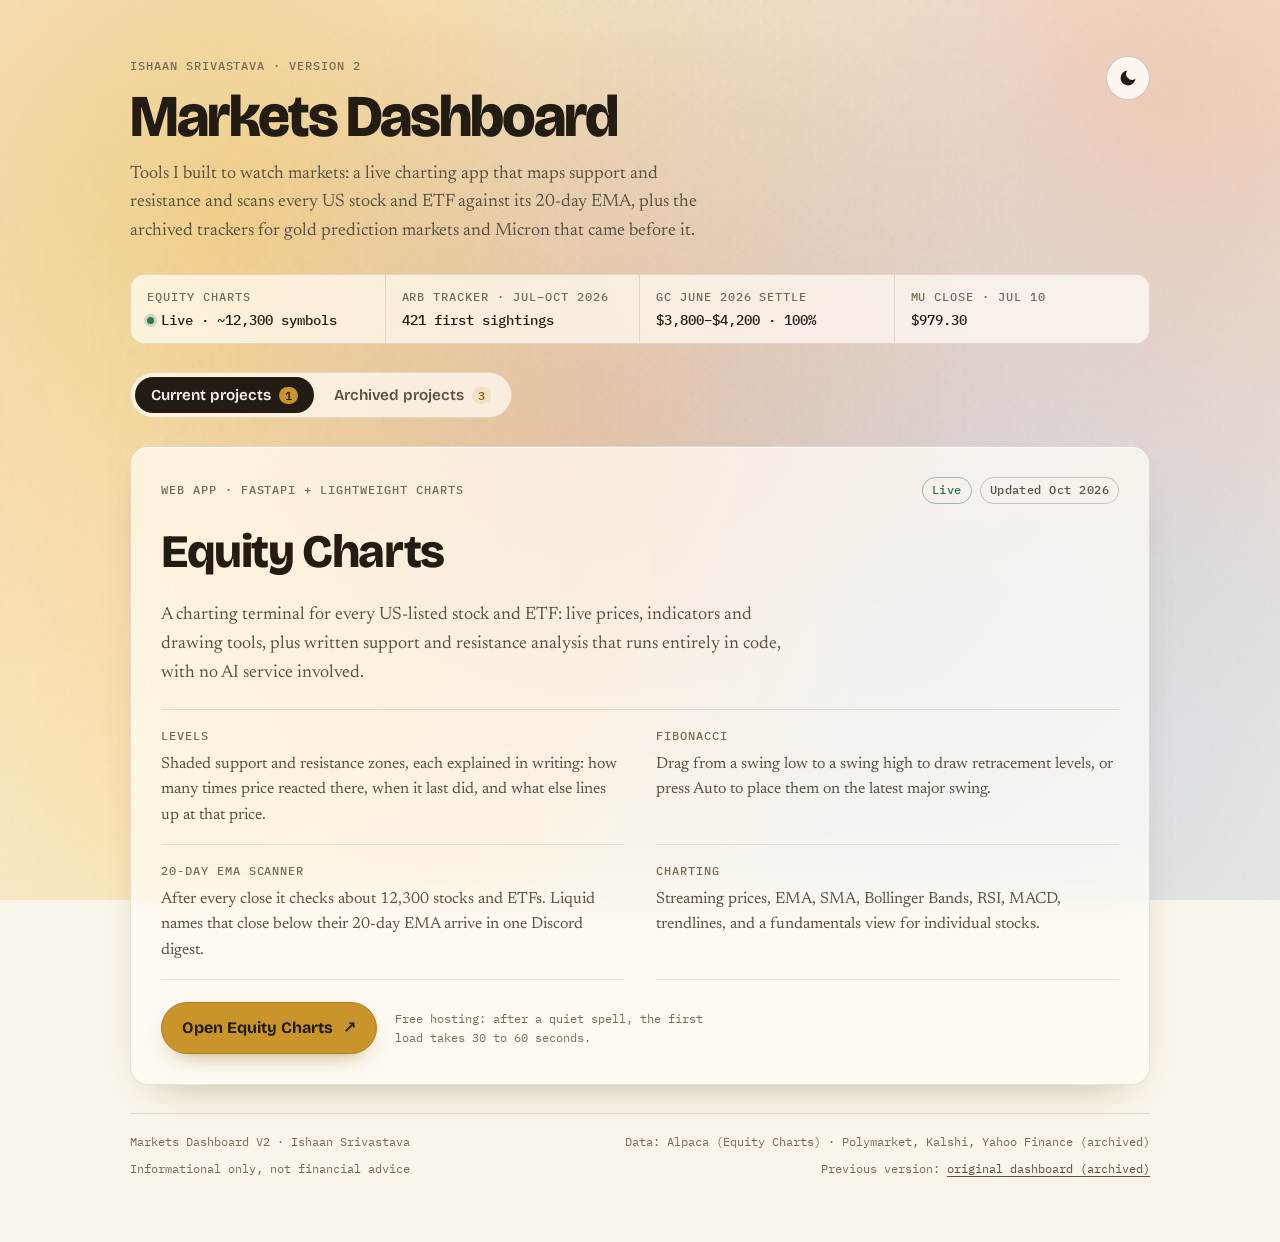
==== docs/index.html @ f31ea50a "Markets Dashboard V2: redesigned dashboard as a new project Light ivory-and-gold theme with a cursor" ====
<!DOCTYPE html>
<html lang="en">
<head>
  <meta charset="utf-8">
  <meta name="viewport" content="width=device-width, initial-scale=1, viewport-fit=cover">
  <meta name="color-scheme" content="light dark">
  <title>Markets Dashboard</title>
  <meta name="description" content="Ishaan Srivastava's market tools: the live Equity Charts app plus archived trackers for gold prediction markets and Micron.">
  <script>try{var t=localStorage.getItem("theme");if(t==="light"||t==="dark")document.documentElement.setAttribute("data-theme",t);}catch(e){}</script>
  <link rel="preconnect" href="https://fonts.googleapis.com">
  <link rel="preconnect" href="https://fonts.gstatic.com" crossorigin>
  <link rel="stylesheet" href="https://fonts.googleapis.com/css2?family=Bricolage+Grotesque:opsz,wght@12..96,500..800&amp;family=IBM+Plex+Mono:wght@400;500;600&amp;family=Newsreader:ital,opsz,wght@0,6..72,400..600;1,6..72,400&amp;display=swap">
  <link rel="stylesheet" href="assets/theme.css">
  <script src="https://cdn.plot.ly/plotly-4.1.1.min.js" charset="utf-8"></script>
</head>
<body>
  <canvas id="glow" aria-hidden="true"></canvas>
  <div class="shell">
    <header class="masthead">
      <div class="titles">
        <span class="eyebrow">Ishaan Srivastava &middot; Version 2</span>
        <h1>Markets Dashboard</h1>
        <p class="lede">Tools I built to watch markets: a live charting app that maps support and resistance and scans every US stock and ETF against its 20-day EMA, plus the archived trackers for gold prediction markets and Micron that came before it.</p>
      </div>
      <button id="theme-toggle" class="icon-button" type="button" aria-label="Dark mode" aria-pressed="false" title="Switch to dark mode">
          <svg class="icon-moon" viewBox="0 0 24 24" fill="none" aria-hidden="true"><path d="M21 12.79A9 9 0 1 1 11.21 3 7 7 0 0 0 21 12.79z" fill="currentColor"/></svg>
          <svg class="icon-sun" viewBox="0 0 24 24" fill="none" aria-hidden="true" hidden><circle cx="12" cy="12" r="4" fill="currentColor"/><path d="M12 2v2M12 20v2M4 12H2M22 12h-2M5 5l1.5 1.5M17.5 17.5L19 19M5 19l1.5-1.5M17.5 6.5L19 5" stroke="currentColor" stroke-width="2" stroke-linecap="round"/></svg>
        </button>
    </header>

    <section class="tape" aria-label="Key figures">
      <div><span class="label">Equity Charts</span><span class="value"><span class="dot" aria-hidden="true"></span>Live &middot; ~12,300 symbols</span></div>
      <div><span class="label">Arb tracker &middot; Jul–Oct 2026</span><span class="value">421 first sightings</span></div>
      <div><span class="label">GC June 2026 settle</span><span class="value">$3,800–$4,200 &middot; 100%</span></div>
      <div><span class="label">MU close &middot; Jul 10</span><span class="value">$979.30</span></div>
    </section>

    <div class="tabs" role="tablist" aria-label="Projects">
      <button class="tab" role="tab" id="tab-current" aria-controls="current" aria-selected="true" type="button">Current projects <span class="count">1</span></button>
      <button class="tab" role="tab" id="tab-archived" aria-controls="archived" aria-selected="false" tabindex="-1" type="button">Archived projects <span class="count">3</span></button>
    </div>

    <main>
      <section id="current" class="panel" role="tabpanel" aria-labelledby="tab-current">
        <article class="card feature" id="equity-charts">
          <div class="card-head">
            <span class="eyebrow">Web app &middot; FastAPI + Lightweight Charts</span>
            <div class="meta"><span class="pill live">Live</span><span class="pill">Updated Oct 2026</span></div>
          </div>
          <h2>Equity Charts</h2>
          <p class="lede">A charting terminal for every US-listed stock and ETF: live prices, indicators and drawing tools, plus written support and resistance analysis that runs entirely in code, with no AI service involved.</p>
          <div class="feature-grid">
            <div><span class="label">Levels</span><p>Shaded support and resistance zones, each explained in writing: how many times price reacted there, when it last did, and what else lines up at that price.</p></div>
            <div><span class="label">Fibonacci</span><p>Drag from a swing low to a swing high to draw retracement levels, or press Auto to place them on the latest major swing.</p></div>
            <div><span class="label">20-day EMA scanner</span><p>After every close it checks about 12,300 stocks and ETFs. Liquid names that close below their 20-day EMA arrive in one Discord digest.</p></div>
            <div><span class="label">Charting</span><p>Streaming prices, EMA, SMA, Bollinger Bands, RSI, MACD, trendlines, and a fundamentals view for individual stocks.</p></div>
          </div>
          <div class="actions">
            <a class="button" href="https://equity-charts.onrender.com" target="_blank" rel="noopener noreferrer">Open Equity Charts <span aria-hidden="true">&#8599;</span></a>
            <span class="note">Free hosting: after a quiet spell, the first load takes 30 to 60 seconds.</span>
          </div>
        </article>
      </section>

      <section id="archived" class="panel" role="tabpanel" aria-labelledby="tab-archived" hidden>
        <article class="card" id="arb">
          <div class="card-head">
            <h3>Gold Arbitrage Tracker</h3>
            <div class="meta"><span class="pill gold">V3.9</span><span class="pill">Jul–Oct 2026</span></div>
          </div>
          <p>Scanned every open gold-price market on Polymarket and Kalshi, normalized them into one schema, and flagged combinations of contracts that were logically mispriced against each other (net of fees), with an AI agent writing a daily brief on top. The page is its final snapshot and no longer updates.</p>
          <div class="stats">
            <div class="stat"><span class="value">90</span><span class="label">Contracts in final scan</span></div>
            <div class="stat"><span class="value">421</span><span class="label">First sightings logged</span></div>
            <div class="stat"><span class="value">2</span><span class="label">Platforms compared</span></div>
          </div>
          <div class="actions"><a class="button quiet" href="arb.html">Open the archived tracker <span aria-hidden="true">&rarr;</span></a></div>
        </article>

        <article class="card" id="gold">
          <div class="card-head">
            <h3>Gold (GC) June 2026 settlement odds</h3>
            <div class="meta"><span class="pill gold">V2</span><span class="pill">Dec 2025–Jul 2026</span></div>
          </div>
          <p>The purpose of this tracker was to find correlations in the movements of prediction market odds to the movements of the underlying asset, and send a summary of these daily changes to myself for evaluation.</p>
          <div class="chart-grid">
            <div class="chart" data-chart data-palette='["--series-1", "--series-2", "--series-3", "--series-4", "--series-5", "--series-6", "--series-7", "--series-8"]'><div style="height:400px; width:100%;">                            <div id="gold-chart" class="plotly-graph-div" style="height:100%; width:100%;"></div>            <script>                window.PLOTLYENV=window.PLOTLYENV || {};                                if (document.getElementById("gold-chart")) {                    Plotly.newPlot(                        "gold-chart",                        [{"connectgaps":false,"hovertemplate":"%{y:.1f}%","line":{"color":"#2a78d6","width":2},"mode":"lines","name":"Under $3,800","x":["2025-12-27","2025-12-28","2025-12-29","2025-12-30","2025-12-31","2026-01-01","2026-01-02","2026-01-03","2026-01-04","2026-01-05","2026-01-06","2026-01-07","2026-01-08","2026-01-09","2026-01-10","2026-01-11","2026-01-12","2026-01-13","2026-01-14","2026-01-15","2026-01-16","2026-01-17","2026-01-18","2026-01-19","2026-01-20","2026-01-21","2026-01-22","2026-01-23","2026-01-24","2026-01-25","2026-01-26","2026-01-27","2026-01-28","2026-01-29","2026-01-30","2026-01-31","2026-02-01","2026-02-02","2026-02-03","2026-02-04","2026-02-05","2026-02-06","2026-02-07","2026-02-08","2026-02-09","2026-02-10","2026-02-11","2026-02-12","2026-02-13","2026-02-14","2026-02-15","2026-02-16","2026-02-17","2026-02-18","2026-02-19","2026-02-20","2026-02-21","2026-02-22","2026-02-23","2026-02-24","2026-02-25","2026-02-26","2026-02-27","2026-02-28","2026-03-01","2026-03-02","2026-03-03","2026-03-04","2026-03-05","2026-03-06","2026-03-07","2026-03-08","2026-03-09","2026-03-10","2026-03-11","2026-03-12","2026-03-13","2026-03-14","2026-03-15","2026-03-16","2026-03-17","2026-03-18","2026-03-19","2026-03-20","2026-03-21","2026-03-22","2026-03-23","2026-03-24","2026-03-25","2026-03-26","2026-03-27","2026-03-28","2026-03-29","2026-03-30","2026-03-31","2026-04-01","2026-04-02","2026-04-03","2026-04-04","2026-04-05","2026-04-06","2026-04-07","2026-04-09","2026-04-10","2026-04-11","2026-04-12","2026-04-13","2026-04-15","2026-04-16","2026-04-17","2026-04-18","2026-04-19","2026-04-20","2026-04-21","2026-04-22","2026-04-23","2026-04-24","2026-04-25","2026-04-26","2026-04-27","2026-04-28","2026-04-29","2026-04-30","2026-05-01","2026-05-02","2026-05-03","2026-05-04","2026-05-05","2026-05-06","2026-05-07","2026-05-08","2026-05-09","2026-05-10","2026-05-11","2026-05-12","2026-05-13","2026-05-14","2026-05-15","2026-05-16","2026-05-17","2026-05-18","2026-05-19","2026-05-20","2026-05-21","2026-05-22","2026-05-23","2026-05-24","2026-05-25","2026-05-26","2026-05-27","2026-05-28","2026-05-29","2026-05-30","2026-05-31","2026-06-01","2026-06-02","2026-06-03","2026-06-04","2026-06-05","2026-06-06","2026-06-07","2026-06-08","2026-06-09","2026-06-10","2026-06-11","2026-06-12","2026-06-13","2026-06-14","2026-06-15","2026-06-16","2026-06-17","2026-06-18","2026-06-19","2026-06-20","2026-06-21","2026-06-22","2026-06-23","2026-06-24","2026-06-25","2026-06-26","2026-06-27","2026-06-28","2026-06-29","2026-06-30","2026-07-01","2026-07-02","2026-07-03","2026-07-04","2026-07-06","2026-07-12","2026-07-13"],"y":[49.0,42.0,47.0,46.5,41.5,42.5,26.0,8.0,9.5,9.5,11.5,10.5,9.0,9.5,8.5,8.5,8.5,8.0,10.0,9.0,11.0,11.0,10.5,9.5,8.5,7.5,7.000000000000001,4.0,1.8499999999999999,2.1999999999999997,2.35,5.7,6.65,3.95,4.45,13.600000000000001,13.25,15.45,13.600000000000001,9.55,9.2,13.200000000000001,13.700000000000001,15.35,11.5,11.0,10.4,6.550000000000001,6.800000000000001,6.3,6.5,null,7.6,null,null,7.1499999999999995,5.0,5.0,4.9,5.0,4.1000000000000005,3.5000000000000004,3.35,3.1,null,null,2.15,4.65,4.55,4.45,3.95,4.45,3.85,5.8500000000000005,6.6000000000000005,6.9,null,null,null,null,5.45,5.949999999999999,null,9.5,8.95,9.049999999999999,9.45,14.35,11.35,10.35,15.55,16.35,15.85,9.3,10.8,9.1,6.15,null,null,null,null,6.25,5.75,null,null,null,null,null,null,null,6.4,null,null,null,6.0,5.7,5.1499999999999995,4.15,4.75,4.3999999999999995,3.75,5.55,4.55,6.5,4.5,4.3999999999999995,3.9,3.3000000000000003,2.85,2.3,1.6,1.5,1.55,1.6500000000000001,1.3,1.5,1.3,1.0999999999999999,1.7000000000000002,1.7000000000000002,1.7000000000000002,1.6,1.7000000000000002,1.6500000000000001,1.7500000000000002,1.7500000000000002,1.7500000000000002,2.1,1.3,1.3,2.55,2.25,2.15,1.7500000000000002,1.7500000000000002,2.0,2.0,2.0,1.3,3.95,3.75,5.45,4.45,6.25,14.75,9.4,8.55,7.6499999999999995,2.3,1.5,1.15,1.2,1.55,2.8000000000000003,2.85,2.9499999999999997,3.05,1.8499999999999999,9.2,5.1,1.35,0.95,2.1,1.35,0.0,0.0,0.0,0.0,0.0,0.0,0.0],"type":"scatter"},{"connectgaps":false,"hovertemplate":"%{y:.1f}%","line":{"color":"#eb6834","width":2},"mode":"lines","name":"$3,800\u2013$4,200","x":["2025-12-27","2025-12-28","2025-12-29","2025-12-30","2025-12-31","2026-01-01","2026-01-02","2026-01-03","2026-01-04","2026-01-05","2026-01-06","2026-01-07","2026-01-08","2026-01-09","2026-01-10","2026-01-11","2026-01-12","2026-01-13","2026-01-14","2026-01-15","2026-01-16","2026-01-17","2026-01-18","2026-01-19","2026-01-20","2026-01-21","2026-01-22","2026-01-23","2026-01-24","2026-01-25","2026-01-26","2026-01-27","2026-01-28","2026-01-29","2026-01-30","2026-01-31","2026-02-01","2026-02-02","2026-02-03","2026-02-04","2026-02-05","2026-02-06","2026-02-07","2026-02-08","2026-02-09","2026-02-10","2026-02-11","2026-02-12","2026-02-13","2026-02-14","2026-02-15","2026-02-16","2026-02-17","2026-02-18","2026-02-19","2026-02-20","2026-02-21","2026-02-22","2026-02-23","2026-02-24","2026-02-25","2026-02-26","2026-02-27","2026-02-28","2026-03-01","2026-03-02","2026-03-03","2026-03-04","2026-03-05","2026-03-06","2026-03-07","2026-03-08","2026-03-09","2026-03-10","2026-03-11","2026-03-12","2026-03-13","2026-03-14","2026-03-15","2026-03-16","2026-03-17","2026-03-18","2026-03-19","2026-03-20","2026-03-21","2026-03-22","2026-03-23","2026-03-24","2026-03-25","2026-03-26","2026-03-27","2026-03-28","2026-03-29","2026-03-30","2026-03-31","2026-04-01","2026-04-02","2026-04-03","2026-04-04","2026-04-05","2026-04-06","2026-04-07","2026-04-09","2026-04-10","2026-04-11","2026-04-12","2026-04-13","2026-04-15","2026-04-16","2026-04-17","2026-04-18","2026-04-19","2026-04-20","2026-04-21","2026-04-22","2026-04-23","2026-04-24","2026-04-25","2026-04-26","2026-04-27","2026-04-28","2026-04-29","2026-04-30","2026-05-01","2026-05-02","2026-05-03","2026-05-04","2026-05-05","2026-05-06","2026-05-07","2026-05-08","2026-05-09","2026-05-10","2026-05-11","2026-05-12","2026-05-13","2026-05-14","2026-05-15","2026-05-16","2026-05-17","2026-05-18","2026-05-19","2026-05-20","2026-05-21","2026-05-22","2026-05-23","2026-05-24","2026-05-25","2026-05-26","2026-05-27","2026-05-28","2026-05-29","2026-05-30","2026-05-31","2026-06-01","2026-06-02","2026-06-03","2026-06-04","2026-06-05","2026-06-06","2026-06-07","2026-06-08","2026-06-09","2026-06-10","2026-06-11","2026-06-12","2026-06-13","2026-06-14","2026-06-15","2026-06-16","2026-06-17","2026-06-18","2026-06-19","2026-06-20","2026-06-21","2026-06-22","2026-06-23","2026-06-24","2026-06-25","2026-06-26","2026-06-27","2026-06-28","2026-06-29","2026-06-30","2026-07-01","2026-07-02","2026-07-03","2026-07-04","2026-07-06","2026-07-12","2026-07-13"],"y":[49.5,46.5,47.0,46.0,40.5,43.0,25.0,19.0,21.0,19.5,16.5,17.0,17.0,16.0,15.0,15.0,14.499999999999998,11.5,12.5,11.5,10.5,11.5,12.0,11.5,11.5,11.0,9.0,6.0,3.5000000000000004,4.2,3.65,7.5,4.45,3.45,5.2,8.6,9.9,8.450000000000001,9.049999999999999,7.449999999999999,8.95,9.15,8.75,8.55,8.649999999999999,7.95,7.8,7.000000000000001,7.9,7.1499999999999995,7.5,7.6499999999999995,7.6,6.65,6.4,6.45,6.05,5.8999999999999995,5.8999999999999995,5.8999999999999995,6.35,6.25,5.8500000000000005,5.65,4.6,4.65,4.6,6.1,6.2,5.8500000000000005,6.05,6.5,6.2,5.75,4.65,4.6,null,4.5,null,null,5.8999999999999995,5.55,null,14.7,14.85,12.65,14.549999999999999,13.700000000000001,12.0,13.5,15.75,15.950000000000001,15.65,15.950000000000001,15.9,14.75,13.0,13.0,15.0,null,null,13.100000000000001,13.350000000000001,null,null,null,13.05,12.25,null,12.35,null,11.3,11.05,8.95,11.899999999999999,11.5,11.85,11.899999999999999,11.95,11.55,12.65,13.25,15.9,12.2,12.65,12.8,12.45,14.899999999999999,15.049999999999999,11.95,8.799999999999999,8.3,8.25,8.649999999999999,8.75,9.1,8.9,7.8,15.25,14.45,14.099999999999998,14.2,18.45,15.4,14.95,14.85,14.899999999999999,14.85,14.95,13.4,17.95,17.65,16.05,13.05,12.950000000000001,13.950000000000001,13.0,14.399999999999999,14.799999999999999,24.0,25.0,26.400000000000002,29.15,33.300000000000004,48.55,32.95,42.8,46.35,36.55,28.749999999999996,26.3,37.5,46.9,51.24999999999999,53.65,52.7,52.05,70.95,74.75,78.8,88.85,92.2,95.35,95.95,100.0,100.0,100.0,100.0,100.0,100.0,100.0],"type":"scatter"},{"connectgaps":false,"hovertemplate":"%{y:.1f}%","line":{"color":"#1baf7a","width":2},"mode":"lines","name":"$4,200\u2013$4,600","x":["2025-12-27","2025-12-28","2025-12-29","2025-12-30","2025-12-31","2026-01-01","2026-01-02","2026-01-03","2026-01-04","2026-01-05","2026-01-06","2026-01-07","2026-01-08","2026-01-09","2026-01-10","2026-01-11","2026-01-12","2026-01-13","2026-01-14","2026-01-15","2026-01-16","2026-01-17","2026-01-18","2026-01-19","2026-01-20","2026-01-21","2026-01-22","2026-01-23","2026-01-24","2026-01-25","2026-01-26","2026-01-27","2026-01-28","2026-01-29","2026-01-30","2026-01-31","2026-02-01","2026-02-02","2026-02-03","2026-02-04","2026-02-05","2026-02-06","2026-02-07","2026-02-08","2026-02-09","2026-02-10","2026-02-11","2026-02-12","2026-02-13","2026-02-14","2026-02-15","2026-02-16","2026-02-17","2026-02-18","2026-02-19","2026-02-20","2026-02-21","2026-02-22","2026-02-23","2026-02-24","2026-02-25","2026-02-26","2026-02-27","2026-02-28","2026-03-01","2026-03-02","2026-03-03","2026-03-04","2026-03-05","2026-03-06","2026-03-07","2026-03-08","2026-03-09","2026-03-10","2026-03-11","2026-03-12","2026-03-13","2026-03-14","2026-03-15","2026-03-16","2026-03-17","2026-03-18","2026-03-19","2026-03-20","2026-03-21","2026-03-22","2026-03-23","2026-03-24","2026-03-25","2026-03-26","2026-03-27","2026-03-28","2026-03-29","2026-03-30","2026-03-31","2026-04-01","2026-04-02","2026-04-03","2026-04-04","2026-04-05","2026-04-06","2026-04-07","2026-04-09","2026-04-10","2026-04-11","2026-04-12","2026-04-13","2026-04-15","2026-04-16","2026-04-17","2026-04-18","2026-04-19","2026-04-20","2026-04-21","2026-04-22","2026-04-23","2026-04-24","2026-04-25","2026-04-26","2026-04-27","2026-04-28","2026-04-29","2026-04-30","2026-05-01","2026-05-02","2026-05-03","2026-05-04","2026-05-05","2026-05-06","2026-05-07","2026-05-08","2026-05-09","2026-05-10","2026-05-11","2026-05-12","2026-05-13","2026-05-14","2026-05-15","2026-05-16","2026-05-17","2026-05-18","2026-05-19","2026-05-20","2026-05-21","2026-05-22","2026-05-23","2026-05-24","2026-05-25","2026-05-26","2026-05-27","2026-05-28","2026-05-29","2026-05-30","2026-05-31","2026-06-01","2026-06-02","2026-06-03","2026-06-04","2026-06-05","2026-06-06","2026-06-07","2026-06-08","2026-06-09","2026-06-10","2026-06-11","2026-06-12","2026-06-13","2026-06-14","2026-06-15","2026-06-16","2026-06-17","2026-06-18","2026-06-19","2026-06-20","2026-06-21","2026-06-22","2026-06-23","2026-06-24","2026-06-25","2026-06-26","2026-06-27","2026-06-28","2026-06-29","2026-06-30","2026-07-01","2026-07-02","2026-07-03","2026-07-04","2026-07-06","2026-07-12","2026-07-13"],"y":[49.5,43.0,45.5,40.5,44.5,41.0,15.0,28.000000000000004,28.000000000000004,26.5,25.0,28.000000000000004,24.5,24.5,23.5,23.5,24.0,20.5,19.0,19.0,19.5,20.0,20.0,20.0,20.0,19.5,13.5,7.85,11.899999999999999,10.549999999999999,9.9,11.799999999999999,9.45,3.65,6.4,8.799999999999999,12.2,10.75,11.15,9.45,9.65,9.950000000000001,10.100000000000001,9.950000000000001,9.9,9.8,9.85,10.45,10.65,12.5,11.3,12.8,11.899999999999999,8.799999999999999,11.15,10.85,10.9,9.4,10.75,9.75,9.9,9.700000000000001,10.299999999999999,10.2,9.65,9.1,8.55,9.3,9.049999999999999,9.3,8.05,11.0,10.549999999999999,11.15,9.2,9.25,9.85,11.05,12.049999999999999,null,15.35,12.9,null,17.299999999999997,17.4,18.4,18.55,15.65,19.35,19.650000000000002,19.400000000000002,17.95,16.1,17.549999999999997,19.0,19.05,19.15,17.65,19.5,null,18.4,18.099999999999998,18.05,null,null,null,18.6,18.7,18.7,null,19.0,null,null,null,18.75,19.1,19.900000000000002,20.599999999999998,20.549999999999997,22.85,22.85,28.749999999999996,27.650000000000002,25.15,25.7,26.650000000000002,25.650000000000002,29.2,29.049999999999997,28.749999999999996,26.0,25.25,26.0,26.25,24.05,25.85,28.499999999999996,28.050000000000004,30.0,30.0,29.7,29.75,32.7,33.15,37.0,39.050000000000004,37.25,36.9,34.65,39.75,43.5,40.150000000000006,35.4,40.5,40.25,43.25,43.0,46.75,46.75,46.150000000000006,47.9,45.75,47.65,49.6,32.1,37.2,41.949999999999996,45.25,50.05,54.449999999999996,60.75000000000001,49.0,49.35,37.75,40.25,40.9,42.15,30.4,14.000000000000002,12.049999999999999,10.95,4.7,1.0,2.1,0.0,0.0,0.0,0.0,0.0,0.0,0.0],"type":"scatter"},{"connectgaps":false,"hovertemplate":"%{y:.1f}%","line":{"color":"#eda100","width":2},"mode":"lines","name":"$4,600\u2013$5,000","x":["2025-12-27","2025-12-28","2025-12-29","2025-12-30","2025-12-31","2026-01-01","2026-01-02","2026-01-03","2026-01-04","2026-01-05","2026-01-06","2026-01-07","2026-01-08","2026-01-09","2026-01-10","2026-01-11","2026-01-12","2026-01-13","2026-01-14","2026-01-15","2026-01-16","2026-01-17","2026-01-18","2026-01-19","2026-01-20","2026-01-21","2026-01-22","2026-01-23","2026-01-24","2026-01-25","2026-01-26","2026-01-27","2026-01-28","2026-01-29","2026-01-30","2026-01-31","2026-02-01","2026-02-02","2026-02-03","2026-02-04","2026-02-05","2026-02-06","2026-02-07","2026-02-08","2026-02-09","2026-02-10","2026-02-11","2026-02-12","2026-02-13","2026-02-14","2026-02-15","2026-02-16","2026-02-17","2026-02-18","2026-02-19","2026-02-20","2026-02-21","2026-02-22","2026-02-23","2026-02-24","2026-02-25","2026-02-26","2026-02-27","2026-02-28","2026-03-01","2026-03-02","2026-03-03","2026-03-04","2026-03-05","2026-03-06","2026-03-07","2026-03-08","2026-03-09","2026-03-10","2026-03-11","2026-03-12","2026-03-13","2026-03-14","2026-03-15","2026-03-16","2026-03-17","2026-03-18","2026-03-19","2026-03-20","2026-03-21","2026-03-22","2026-03-23","2026-03-24","2026-03-25","2026-03-26","2026-03-27","2026-03-28","2026-03-29","2026-03-30","2026-03-31","2026-04-01","2026-04-02","2026-04-03","2026-04-04","2026-04-05","2026-04-06","2026-04-07","2026-04-09","2026-04-10","2026-04-11","2026-04-12","2026-04-13","2026-04-15","2026-04-16","2026-04-17","2026-04-18","2026-04-19","2026-04-20","2026-04-21","2026-04-22","2026-04-23","2026-04-24","2026-04-25","2026-04-26","2026-04-27","2026-04-28","2026-04-29","2026-04-30","2026-05-01","2026-05-02","2026-05-03","2026-05-04","2026-05-05","2026-05-06","2026-05-07","2026-05-08","2026-05-09","2026-05-10","2026-05-11","2026-05-12","2026-05-13","2026-05-14","2026-05-15","2026-05-16","2026-05-17","2026-05-18","2026-05-19","2026-05-20","2026-05-21","2026-05-22","2026-05-23","2026-05-24","2026-05-25","2026-05-26","2026-05-27","2026-05-28","2026-05-29","2026-05-30","2026-05-31","2026-06-01","2026-06-02","2026-06-03","2026-06-04","2026-06-05","2026-06-06","2026-06-07","2026-06-08","2026-06-09","2026-06-10","2026-06-11","2026-06-12","2026-06-13","2026-06-14","2026-06-15","2026-06-16","2026-06-17","2026-06-18","2026-06-19","2026-06-20","2026-06-21","2026-06-22","2026-06-23","2026-06-24","2026-06-25","2026-06-26","2026-06-27","2026-06-28","2026-06-29","2026-06-30","2026-07-01","2026-07-02","2026-07-03","2026-07-04","2026-07-06","2026-07-12","2026-07-13"],"y":[49.5,41.5,48.5,45.0,47.0,42.5,16.0,20.0,20.0,20.5,24.0,21.5,22.0,22.5,27.0,27.500000000000004,28.000000000000004,28.499999999999996,29.5,22.0,23.0,23.0,23.5,24.5,25.5,26.0,25.5,25.5,25.5,17.0,11.5,13.5,12.5,6.5,12.0,10.0,11.0,14.499999999999998,12.5,13.5,13.0,13.5,12.0,11.5,11.5,12.0,12.0,12.0,14.499999999999998,14.499999999999998,15.0,15.5,15.0,17.0,16.0,16.0,16.0,16.0,15.5,17.0,16.0,16.0,15.5,16.0,null,14.000000000000002,13.5,15.5,15.5,15.5,16.5,15.5,16.5,10.5,12.5,13.0,null,15.5,null,null,17.0,17.0,null,18.5,18.5,19.5,19.0,16.0,16.5,17.0,16.0,17.0,16.5,null,null,null,null,null,null,null,null,null,19.0,null,null,null,null,null,null,null,17.0,null,null,null,20.0,20.0,20.5,25.0,25.5,26.5,25.0,26.5,27.0,27.500000000000004,27.500000000000004,28.499999999999996,28.499999999999996,35.5,28.000000000000004,31.0,31.0,31.5,31.5,31.5,32.5,30.5,33.0,33.0,28.999999999999996,29.5,31.5,31.0,27.0,28.499999999999996,29.5,28.999999999999996,28.499999999999996,32.0,34.5,30.0,26.0,31.5,33.0,34.5,33.5,30.0,28.999999999999996,26.5,26.5,14.000000000000002,12.0,12.5,16.0,12.0,7.5,11.0,9.0,6.4,5.35,14.05,12.6,7.6,6.05,2.6,0.8999999999999999,0.8999999999999999,0.8,0.44999999999999996,0.5499999999999999,0.4,0.15,0.05,0.05,0.05,0.0,0.0,0.0,0.0,0.0,0.0,0.0],"type":"scatter"},{"connectgaps":false,"hovertemplate":"%{y:.1f}%","line":{"color":"#e87ba4","width":2},"mode":"lines","name":"$5,000\u2013$5,400","x":["2025-12-27","2025-12-28","2025-12-29","2025-12-30","2025-12-31","2026-01-01","2026-01-02","2026-01-03","2026-01-04","2026-01-05","2026-01-06","2026-01-07","2026-01-08","2026-01-09","2026-01-10","2026-01-11","2026-01-12","2026-01-13","2026-01-14","2026-01-15","2026-01-16","2026-01-17","2026-01-18","2026-01-19","2026-01-20","2026-01-21","2026-01-22","2026-01-23","2026-01-24","2026-01-25","2026-01-26","2026-01-27","2026-01-28","2026-01-29","2026-01-30","2026-01-31","2026-02-01","2026-02-02","2026-02-03","2026-02-04","2026-02-05","2026-02-06","2026-02-07","2026-02-08","2026-02-09","2026-02-10","2026-02-11","2026-02-12","2026-02-13","2026-02-14","2026-02-15","2026-02-16","2026-02-17","2026-02-18","2026-02-19","2026-02-20","2026-02-21","2026-02-22","2026-02-23","2026-02-24","2026-02-25","2026-02-26","2026-02-27","2026-02-28","2026-03-01","2026-03-02","2026-03-03","2026-03-04","2026-03-05","2026-03-06","2026-03-07","2026-03-08","2026-03-09","2026-03-10","2026-03-11","2026-03-12","2026-03-13","2026-03-14","2026-03-15","2026-03-16","2026-03-17","2026-03-18","2026-03-19","2026-03-20","2026-03-21","2026-03-22","2026-03-23","2026-03-24","2026-03-25","2026-03-26","2026-03-27","2026-03-28","2026-03-29","2026-03-30","2026-03-31","2026-04-01","2026-04-02","2026-04-03","2026-04-04","2026-04-05","2026-04-06","2026-04-07","2026-04-09","2026-04-10","2026-04-11","2026-04-12","2026-04-13","2026-04-15","2026-04-16","2026-04-17","2026-04-18","2026-04-19","2026-04-20","2026-04-21","2026-04-22","2026-04-23","2026-04-24","2026-04-25","2026-04-26","2026-04-27","2026-04-28","2026-04-29","2026-04-30","2026-05-01","2026-05-02","2026-05-03","2026-05-04","2026-05-05","2026-05-06","2026-05-07","2026-05-08","2026-05-09","2026-05-10","2026-05-11","2026-05-12","2026-05-13","2026-05-14","2026-05-15","2026-05-16","2026-05-17","2026-05-18","2026-05-19","2026-05-20","2026-05-21","2026-05-22","2026-05-23","2026-05-24","2026-05-25","2026-05-26","2026-05-27","2026-05-28","2026-05-29","2026-05-30","2026-05-31","2026-06-01","2026-06-02","2026-06-03","2026-06-04","2026-06-05","2026-06-06","2026-06-07","2026-06-08","2026-06-09","2026-06-10","2026-06-11","2026-06-12","2026-06-13","2026-06-14","2026-06-15","2026-06-16","2026-06-17","2026-06-18","2026-06-19","2026-06-20","2026-06-21","2026-06-22","2026-06-23","2026-06-24","2026-06-25","2026-06-26","2026-06-27","2026-06-28","2026-06-29","2026-06-30","2026-07-01","2026-07-02","2026-07-03","2026-07-04","2026-07-06","2026-07-12","2026-07-13"],"y":[49.5,41.5,46.0,46.5,42.0,44.0,21.5,9.5,11.0,17.5,14.000000000000002,13.5,15.5,15.5,15.0,15.5,14.499999999999998,16.0,16.0,16.5,19.5,17.5,17.0,18.0,18.5,18.0,19.0,22.5,20.5,21.0,21.5,17.0,16.5,8.5,11.5,11.200000000000001,11.75,13.0,13.65,16.1,16.75,16.55,16.1,16.75,17.4,17.299999999999997,null,17.8,18.55,18.2,19.0,null,19.650000000000002,null,null,null,21.0,21.2,21.25,15.15,15.7,19.35,18.8,19.25,null,null,null,null,16.950000000000003,17.349999999999998,17.65,17.25,17.5,17.45,17.65,null,null,18.75,18.0,null,16.400000000000002,16.400000000000002,17.8,14.85,14.649999999999999,14.399999999999999,14.399999999999999,13.900000000000002,13.25,13.700000000000001,12.7,13.15,null,null,null,null,null,null,null,15.049999999999999,null,null,15.0,null,null,15.8,null,null,null,null,17.05,null,null,null,18.45,17.9,18.099999999999998,17.95,17.549999999999997,17.5,17.299999999999997,9.55,15.049999999999999,14.85,15.15,15.45,15.5,12.7,15.35,15.8,16.7,17.0,17.75,17.75,18.099999999999998,18.2,16.7,16.7,13.8,10.9,11.4,11.700000000000001,11.600000000000001,10.95,9.4,9.15,8.9,9.9,9.55,9.6,5.4,3.55,7.3999999999999995,6.9,7.199999999999999,7.55,6.0,3.1,4.3999999999999995,3.35,3.85,3.5000000000000004,1.5,1.15,0.7000000000000001,0.8999999999999999,0.8500000000000001,0.5499999999999999,0.5499999999999999,0.5499999999999999,1.0,0.35000000000000003,0.35000000000000003,0.6,0.5499999999999999,0.5499999999999999,0.4,0.4,0.25,0.25,0.05,0.05,0.05,0.05,0.0,0.0,0.0,0.0,0.0,0.0,0.0],"type":"scatter"},{"connectgaps":false,"hovertemplate":"%{y:.1f}%","line":{"color":"#008300","width":2},"mode":"lines","name":"$5,400\u2013$5,800","x":["2025-12-27","2025-12-28","2025-12-29","2025-12-30","2025-12-31","2026-01-01","2026-01-02","2026-01-03","2026-01-04","2026-01-05","2026-01-06","2026-01-07","2026-01-08","2026-01-09","2026-01-10","2026-01-11","2026-01-12","2026-01-13","2026-01-14","2026-01-15","2026-01-16","2026-01-17","2026-01-18","2026-01-19","2026-01-20","2026-01-21","2026-01-22","2026-01-23","2026-01-24","2026-01-25","2026-01-26","2026-01-27","2026-01-28","2026-01-29","2026-01-30","2026-01-31","2026-02-01","2026-02-02","2026-02-03","2026-02-04","2026-02-05","2026-02-06","2026-02-07","2026-02-08","2026-02-09","2026-02-10","2026-02-11","2026-02-12","2026-02-13","2026-02-14","2026-02-15","2026-02-16","2026-02-17","2026-02-18","2026-02-19","2026-02-20","2026-02-21","2026-02-22","2026-02-23","2026-02-24","2026-02-25","2026-02-26","2026-02-27","2026-02-28","2026-03-01","2026-03-02","2026-03-03","2026-03-04","2026-03-05","2026-03-06","2026-03-07","2026-03-08","2026-03-09","2026-03-10","2026-03-11","2026-03-12","2026-03-13","2026-03-14","2026-03-15","2026-03-16","2026-03-17","2026-03-18","2026-03-19","2026-03-20","2026-03-21","2026-03-22","2026-03-23","2026-03-24","2026-03-25","2026-03-26","2026-03-27","2026-03-28","2026-03-29","2026-03-30","2026-03-31","2026-04-01","2026-04-02","2026-04-03","2026-04-04","2026-04-05","2026-04-06","2026-04-07","2026-04-09","2026-04-10","2026-04-11","2026-04-12","2026-04-13","2026-04-15","2026-04-16","2026-04-17","2026-04-18","2026-04-19","2026-04-20","2026-04-21","2026-04-22","2026-04-23","2026-04-24","2026-04-25","2026-04-26","2026-04-27","2026-04-28","2026-04-29","2026-04-30","2026-05-01","2026-05-02","2026-05-03","2026-05-04","2026-05-05","2026-05-06","2026-05-07","2026-05-08","2026-05-09","2026-05-10","2026-05-11","2026-05-12","2026-05-13","2026-05-14","2026-05-15","2026-05-16","2026-05-17","2026-05-18","2026-05-19","2026-05-20","2026-05-21","2026-05-22","2026-05-23","2026-05-24","2026-05-25","2026-05-26","2026-05-27","2026-05-28","2026-05-29","2026-05-30","2026-05-31","2026-06-01","2026-06-02","2026-06-03","2026-06-04","2026-06-05","2026-06-06","2026-06-07","2026-06-08","2026-06-09","2026-06-10","2026-06-11","2026-06-12","2026-06-13","2026-06-14","2026-06-15","2026-06-16","2026-06-17","2026-06-18","2026-06-19","2026-06-20","2026-06-21","2026-06-22","2026-06-23","2026-06-24","2026-06-25","2026-06-26","2026-06-27","2026-06-28","2026-06-29","2026-06-30","2026-07-01","2026-07-02","2026-07-03","2026-07-04","2026-07-06","2026-07-12","2026-07-13"],"y":[49.0,44.0,45.0,42.5,41.0,38.5,11.0,8.5,7.000000000000001,8.0,6.5,9.0,8.5,7.5,7.000000000000001,6.0,6.5,9.0,8.5,9.0,8.5,8.0,8.5,8.5,8.5,9.0,11.5,15.0,13.5,14.499999999999998,12.0,14.499999999999998,14.499999999999998,16.0,9.5,10.0,10.0,11.0,11.5,13.0,12.5,12.0,13.0,13.0,13.5,12.0,11.5,14.000000000000002,14.499999999999998,16.0,16.5,16.5,16.5,14.499999999999998,14.499999999999998,15.0,15.5,16.5,16.0,16.5,18.0,18.0,18.0,18.0,16.0,17.5,18.0,18.0,17.5,17.0,15.0,14.499999999999998,16.5,16.5,18.0,18.0,14.499999999999998,14.499999999999998,14.499999999999998,null,14.000000000000002,14.000000000000002,14.499999999999998,10.5,10.5,10.0,9.5,11.0,8.0,9.0,8.0,10.0,10.5,11.0,10.0,11.0,11.5,11.0,11.5,null,11.5,11.5,12.0,11.5,11.5,null,11.5,12.0,11.5,null,13.0,null,null,null,12.5,11.5,12.0,11.0,10.5,10.5,10.5,9.5,9.5,9.5,9.5,7.5,7.5,7.000000000000001,6.5,6.0,6.0,8.5,8.5,8.5,8.5,9.0,9.5,9.0,8.5,8.0,7.5,7.5,7.5,4.5,4.5,4.0,3.75,3.45,3.4000000000000004,2.45,2.85,2.5,2.3,2.9499999999999997,2.85,1.7500000000000002,1.6,1.6,1.6,1.15,1.35,0.7000000000000001,0.7000000000000001,0.7000000000000001,0.7000000000000001,0.75,0.7000000000000001,0.5,0.5,0.44999999999999996,0.7000000000000001,0.7000000000000001,0.7000000000000001,0.7000000000000001,0.6,0.6,0.5499999999999999,0.6,0.4,0.25,0.05,0.05,0.05,0.05,0.0,0.0,0.0,0.0,0.0,0.0,0.0],"type":"scatter"},{"connectgaps":false,"hovertemplate":"%{y:.1f}%","line":{"color":"#4a3aa7","width":2},"mode":"lines","name":"$5,800\u2013$6,200","x":["2025-12-27","2025-12-28","2025-12-29","2025-12-30","2025-12-31","2026-01-01","2026-01-02","2026-01-03","2026-01-04","2026-01-05","2026-01-06","2026-01-07","2026-01-08","2026-01-09","2026-01-10","2026-01-11","2026-01-12","2026-01-13","2026-01-14","2026-01-15","2026-01-16","2026-01-17","2026-01-18","2026-01-19","2026-01-20","2026-01-21","2026-01-22","2026-01-23","2026-01-24","2026-01-25","2026-01-26","2026-01-27","2026-01-28","2026-01-29","2026-01-30","2026-01-31","2026-02-01","2026-02-02","2026-02-03","2026-02-04","2026-02-05","2026-02-06","2026-02-07","2026-02-08","2026-02-09","2026-02-10","2026-02-11","2026-02-12","2026-02-13","2026-02-14","2026-02-15","2026-02-16","2026-02-17","2026-02-18","2026-02-19","2026-02-20","2026-02-21","2026-02-22","2026-02-23","2026-02-24","2026-02-25","2026-02-26","2026-02-27","2026-02-28","2026-03-01","2026-03-02","2026-03-03","2026-03-04","2026-03-05","2026-03-06","2026-03-07","2026-03-08","2026-03-09","2026-03-10","2026-03-11","2026-03-12","2026-03-13","2026-03-14","2026-03-15","2026-03-16","2026-03-17","2026-03-18","2026-03-19","2026-03-20","2026-03-21","2026-03-22","2026-03-23","2026-03-24","2026-03-25","2026-03-26","2026-03-27","2026-03-28","2026-03-29","2026-03-30","2026-03-31","2026-04-01","2026-04-02","2026-04-03","2026-04-04","2026-04-05","2026-04-06","2026-04-07","2026-04-09","2026-04-10","2026-04-11","2026-04-12","2026-04-13","2026-04-15","2026-04-16","2026-04-17","2026-04-18","2026-04-19","2026-04-20","2026-04-21","2026-04-22","2026-04-23","2026-04-24","2026-04-25","2026-04-26","2026-04-27","2026-04-28","2026-04-29","2026-04-30","2026-05-01","2026-05-02","2026-05-03","2026-05-04","2026-05-05","2026-05-06","2026-05-07","2026-05-08","2026-05-09","2026-05-10","2026-05-11","2026-05-12","2026-05-13","2026-05-14","2026-05-15","2026-05-16","2026-05-17","2026-05-18","2026-05-19","2026-05-20","2026-05-21","2026-05-22","2026-05-23","2026-05-24","2026-05-25","2026-05-26","2026-05-27","2026-05-28","2026-05-29","2026-05-30","2026-05-31","2026-06-01","2026-06-02","2026-06-03","2026-06-04","2026-06-05","2026-06-06","2026-06-07","2026-06-08","2026-06-09","2026-06-10","2026-06-11","2026-06-12","2026-06-13","2026-06-14","2026-06-15","2026-06-16","2026-06-17","2026-06-18","2026-06-19","2026-06-20","2026-06-21","2026-06-22","2026-06-23","2026-06-24","2026-06-25","2026-06-26","2026-06-27","2026-06-28","2026-06-29","2026-06-30","2026-07-01","2026-07-02","2026-07-03","2026-07-04","2026-07-06","2026-07-12","2026-07-13"],"y":[49.0,41.5,45.5,41.5,47.5,41.5,8.5,5.0,5.0,5.0,5.0,5.0,7.000000000000001,6.0,5.0,4.15,3.45,3.05,3.8,6.8500000000000005,5.949999999999999,5.75,5.7,5.949999999999999,5.949999999999999,5.8500000000000005,8.3,7.75,8.85,8.649999999999999,10.7,10.65,10.5,12.2,9.25,10.15,10.0,10.7,8.5,10.15,10.65,9.6,9.9,9.55,10.0,10.6,10.75,11.05,11.0,10.7,9.1,9.9,9.55,7.85,7.6,7.5,10.8,11.05,11.15,11.1,11.3,11.200000000000001,11.799999999999999,12.25,12.9,10.45,11.600000000000001,11.600000000000001,13.25,13.5,14.799999999999999,15.2,12.9,12.6,13.900000000000002,14.05,null,12.950000000000001,null,null,11.4,12.5,null,9.0,9.049999999999999,9.3,9.2,9.15,9.0,6.8500000000000005,5.800000000000001,6.3,6.7,null,null,null,null,null,null,6.65,null,null,8.0,null,null,null,null,null,null,null,null,null,null,null,6.65,7.1,6.5,6.1,6.1,6.1,6.8500000000000005,5.5,5.35,3.6999999999999997,3.75,3.8,4.95,3.95,3.4000000000000004,3.15,2.5,2.15,2.15,2.15,2.1,2.0500000000000003,2.15,2.1,2.0,1.9,1.9,1.9,1.8499999999999999,1.7500000000000002,1.7500000000000002,1.7000000000000002,1.6,1.6,0.95,0.95,1.35,1.55,1.6500000000000001,1.6,1.3,1.35,1.3,1.3,1.25,0.7000000000000001,0.7000000000000001,0.8999999999999999,0.4,0.5,0.25,0.25,0.2,0.25,0.25,0.2,0.3,0.3,0.3,0.25,0.2,0.2,0.15,0.15,0.15,0.15,0.15,0.05,0.05,0.05,0.0,0.0,0.0,0.0,0.0,0.0,0.0],"type":"scatter"},{"connectgaps":false,"hovertemplate":"%{y:.1f}%","line":{"color":"#e34948","width":2},"mode":"lines","name":"Over $6,200","x":["2025-12-27","2025-12-28","2025-12-29","2025-12-30","2025-12-31","2026-01-01","2026-01-02","2026-01-03","2026-01-04","2026-01-05","2026-01-06","2026-01-07","2026-01-08","2026-01-09","2026-01-10","2026-01-11","2026-01-12","2026-01-13","2026-01-14","2026-01-15","2026-01-16","2026-01-17","2026-01-18","2026-01-19","2026-01-20","2026-01-21","2026-01-22","2026-01-23","2026-01-24","2026-01-25","2026-01-26","2026-01-27","2026-01-28","2026-01-29","2026-01-30","2026-01-31","2026-02-01","2026-02-02","2026-02-03","2026-02-04","2026-02-05","2026-02-06","2026-02-07","2026-02-08","2026-02-09","2026-02-10","2026-02-11","2026-02-12","2026-02-13","2026-02-14","2026-02-15","2026-02-16","2026-02-17","2026-02-18","2026-02-19","2026-02-20","2026-02-21","2026-02-22","2026-02-23","2026-02-24","2026-02-25","2026-02-26","2026-02-27","2026-02-28","2026-03-01","2026-03-02","2026-03-03","2026-03-04","2026-03-05","2026-03-06","2026-03-07","2026-03-08","2026-03-09","2026-03-10","2026-03-11","2026-03-12","2026-03-13","2026-03-14","2026-03-15","2026-03-16","2026-03-17","2026-03-18","2026-03-19","2026-03-20","2026-03-21","2026-03-22","2026-03-23","2026-03-24","2026-03-25","2026-03-26","2026-03-27","2026-03-28","2026-03-29","2026-03-30","2026-03-31","2026-04-01","2026-04-02","2026-04-03","2026-04-04","2026-04-05","2026-04-06","2026-04-07","2026-04-09","2026-04-10","2026-04-11","2026-04-12","2026-04-13","2026-04-15","2026-04-16","2026-04-17","2026-04-18","2026-04-19","2026-04-20","2026-04-21","2026-04-22","2026-04-23","2026-04-24","2026-04-25","2026-04-26","2026-04-27","2026-04-28","2026-04-29","2026-04-30","2026-05-01","2026-05-02","2026-05-03","2026-05-04","2026-05-05","2026-05-06","2026-05-07","2026-05-08","2026-05-09","2026-05-10","2026-05-11","2026-05-12","2026-05-13","2026-05-14","2026-05-15","2026-05-16","2026-05-17","2026-05-18","2026-05-19","2026-05-20","2026-05-21","2026-05-22","2026-05-23","2026-05-24","2026-05-25","2026-05-26","2026-05-27","2026-05-28","2026-05-29","2026-05-30","2026-05-31","2026-06-01","2026-06-02","2026-06-03","2026-06-04","2026-06-05","2026-06-06","2026-06-07","2026-06-08","2026-06-09","2026-06-10","2026-06-11","2026-06-12","2026-06-13","2026-06-14","2026-06-15","2026-06-16","2026-06-17","2026-06-18","2026-06-19","2026-06-20","2026-06-21","2026-06-22","2026-06-23","2026-06-24","2026-06-25","2026-06-26","2026-06-27","2026-06-28","2026-06-29","2026-06-30","2026-07-01","2026-07-02","2026-07-03","2026-07-04","2026-07-06","2026-07-12","2026-07-13"],"y":[49.0,42.5,47.0,43.0,47.0,34.0,10.5,5.0,3.35,3.5000000000000004,3.5000000000000004,3.95,3.6999999999999997,2.4,3.95,4.05,4.3999999999999995,4.45,4.8,10.9,9.2,6.550000000000001,7.199999999999999,7.1499999999999995,7.3999999999999995,8.1,9.5,16.900000000000002,16.85,18.95,31.15,21.099999999999998,25.95,41.75,40.550000000000004,23.25,14.399999999999999,14.799999999999999,21.95,24.45,22.55,21.25,19.950000000000003,19.25,16.45,18.25,18.65,21.65,18.65,18.0,17.4,null,15.0,null,null,13.200000000000001,13.950000000000001,14.6,15.15,16.650000000000002,16.05,12.45,13.5,15.8,null,null,26.75,15.75,17.65,15.8,17.599999999999998,17.25,18.05,15.950000000000001,15.75,15.75,null,13.55,12.9,12.8,11.600000000000001,12.7,9.35,6.550000000000001,6.550000000000001,8.15,7.5,6.550000000000001,6.4,7.55,6.65,7.6499999999999995,7.7,null,null,null,null,null,null,null,null,null,6.4,null,null,null,null,null,null,null,5.0,null,null,null,3.9,3.8,3.95,3.95,4.0,3.75,3.9,3.5999999999999996,3.5000000000000004,3.5000000000000004,3.35,3.05,3.25,2.1999999999999997,1.95,2.4,2.25,2.25,2.55,2.35,2.35,2.35,2.35,2.35,2.1999999999999997,2.1999999999999997,2.0,1.95,2.0,2.0,1.7500000000000002,1.8499999999999999,1.5,1.55,1.6,1.55,1.55,1.15,1.6500000000000001,1.6500000000000001,1.6500000000000001,1.4000000000000001,1.0999999999999999,1.05,1.0,1.05,0.7000000000000001,0.65,0.6,0.65,0.5499999999999999,0.65,0.65,0.44999999999999996,0.4,0.44999999999999996,0.4,0.4,0.44999999999999996,0.44999999999999996,0.4,0.4,0.4,0.4,0.25,0.2,0.05,0.05,0.05,0.05,0.0,0.0,0.0,0.0,0.0,0.0,0.0],"type":"scatter"}],                        {"template":{"data":{"scatter":[{"type":"scatter"}]}},"margin":{"l":50,"r":12,"t":12,"b":36},"font":{"family":"\"IBM Plex Mono\", ui-monospace, \"SF Mono\", Menlo, monospace","size":11,"color":"#5b5142"},"hoverlabel":{"font":{"family":"\"IBM Plex Mono\", ui-monospace, \"SF Mono\", Menlo, monospace","size":12}},"legend":{"font":{"size":11},"orientation":"h","x":0,"xanchor":"left","y":1.02,"yanchor":"bottom","bgcolor":"rgba(0,0,0,0)","itemwidth":30},"xaxis":{"showgrid":false,"showline":true,"linewidth":1,"ticks":"","showspikes":true,"spikemode":"across","spikethickness":1,"spikedash":"solid","tickformat":"%b %Y"},"yaxis":{"showgrid":true,"gridwidth":1,"zeroline":false,"showline":false,"ticks":"","range":[0,100],"ticksuffix":"%","dtick":25},"height":400,"paper_bgcolor":"rgba(0,0,0,0)","plot_bgcolor":"rgba(0,0,0,0)","hovermode":"x unified"},                        {"displayModeBar": false, "responsive": true}                    )                };            </script>        </div></div>
            <div class='summary'><span class='label'>Final recorded odds &middot; Jul 13, 2026</span><div class='big'>$3,800–$4,200</div><p class='muted'>The market settled in this bracket at 100%.</p><div class='table-wrap'><table class='data'><tr><th>Bracket</th><th class='num'>Odds</th></tr><tr><td><span class='swatch s1'></span>Under $3,800</td><td class='num'>0.0%</td></tr><tr class='lead'><td><span class='swatch s2'></span>$3,800–$4,200</td><td class='num'>100.0%</td></tr><tr><td><span class='swatch s3'></span>$4,200–$4,600</td><td class='num'>0.0%</td></tr><tr><td><span class='swatch s4'></span>$4,600–$5,000</td><td class='num'>0.0%</td></tr><tr><td><span class='swatch s5'></span>$5,000–$5,400</td><td class='num'>0.0%</td></tr><tr><td><span class='swatch s6'></span>$5,400–$5,800</td><td class='num'>0.0%</td></tr><tr><td><span class='swatch s7'></span>$5,800–$6,200</td><td class='num'>0.0%</td></tr><tr><td><span class='swatch s8'></span>Over $6,200</td><td class='num'>0.0%</td></tr></table></div><p class='muted'>Source: <a href='https://polymarket.com/event/gc-settle-jun-2026'>polymarket.com/event/gc-settle-jun-2026</a></p></div>
          </div>
        </article>

        <article class="card" id="mu">
          <div class="card-head">
            <h3>Micron (MU) EMA trend tracker</h3>
            <div class="meta"><span class="pill gold">V2</span><span class="pill">Jul 2025–Jul 2026</span></div>
          </div>
          <p>This tracker was created to send automated alerts to myself whenever MU broke below its 9-day or 21-day EMA, since I was using these metrics to trade this ticker at the time.</p>
          <div class="chart-grid">
            <div class="chart" data-chart data-palette='["--ink", "--series-1", "--series-2", "--series-3"]'><div style="height:400px; width:100%;">                            <div id="mu-chart" class="plotly-graph-div" style="height:100%; width:100%;"></div>            <script>                window.PLOTLYENV=window.PLOTLYENV || {};                                if (document.getElementById("mu-chart")) {                    Plotly.newPlot(                        "mu-chart",                        [{"hovertemplate":"$%{y:,.2f}","line":{"color":"#221c12","width":2},"mode":"lines","name":"Close","x":["2025-07-14","2025-07-15","2025-07-16","2025-07-17","2025-07-18","2025-07-21","2025-07-22","2025-07-23","2025-07-24","2025-07-25","2025-07-28","2025-07-29","2025-07-30","2025-07-31","2025-08-01","2025-08-04","2025-08-05","2025-08-06","2025-08-07","2025-08-08","2025-08-11","2025-08-12","2025-08-13","2025-08-14","2025-08-15","2025-08-18","2025-08-19","2025-08-20","2025-08-21","2025-08-22","2025-08-25","2025-08-26","2025-08-27","2025-08-28","2025-08-29","2025-09-02","2025-09-03","2025-09-04","2025-09-05","2025-09-08","2025-09-09","2025-09-10","2025-09-11","2025-09-12","2025-09-15","2025-09-16","2025-09-17","2025-09-18","2025-09-19","2025-09-22","2025-09-23","2025-09-24","2025-09-25","2025-09-26","2025-09-29","2025-09-30","2025-10-01","2025-10-02","2025-10-03","2025-10-06","2025-10-07","2025-10-08","2025-10-09","2025-10-10","2025-10-13","2025-10-14","2025-10-15","2025-10-16","2025-10-17","2025-10-20","2025-10-21","2025-10-22","2025-10-23","2025-10-24","2025-10-27","2025-10-28","2025-10-29","2025-10-30","2025-10-31","2025-11-03","2025-11-04","2025-11-05","2025-11-06","2025-11-07","2025-11-10","2025-11-11","2025-11-12","2025-11-13","2025-11-14","2025-11-17","2025-11-18","2025-11-19","2025-11-20","2025-11-21","2025-11-24","2025-11-25","2025-11-26","2025-11-28","2025-12-01","2025-12-02","2025-12-03","2025-12-04","2025-12-05","2025-12-08","2025-12-09","2025-12-10","2025-12-11","2025-12-12","2025-12-15","2025-12-16","2025-12-17","2025-12-18","2025-12-19","2025-12-22","2025-12-23","2025-12-24","2025-12-26","2025-12-29","2025-12-30","2025-12-31","2026-01-02","2026-01-05","2026-01-06","2026-01-07","2026-01-08","2026-01-09","2026-01-12","2026-01-13","2026-01-14","2026-01-15","2026-01-16","2026-01-20","2026-01-21","2026-01-22","2026-01-23","2026-01-26","2026-01-27","2026-01-28","2026-01-29","2026-01-30","2026-02-02","2026-02-03","2026-02-04","2026-02-05","2026-02-06","2026-02-09","2026-02-10","2026-02-11","2026-02-12","2026-02-13","2026-02-17","2026-02-18","2026-02-19","2026-02-20","2026-02-23","2026-02-24","2026-02-25","2026-02-26","2026-02-27","2026-03-02","2026-03-03","2026-03-04","2026-03-05","2026-03-06","2026-03-09","2026-03-10","2026-03-11","2026-03-12","2026-03-13","2026-03-16","2026-03-17","2026-03-18","2026-03-19","2026-03-20","2026-03-23","2026-03-24","2026-03-25","2026-03-26","2026-03-27","2026-03-30","2026-03-31","2026-04-01","2026-04-02","2026-04-06","2026-04-07","2026-04-08","2026-04-09","2026-04-10","2026-04-13","2026-04-14","2026-04-15","2026-04-16","2026-04-17","2026-04-20","2026-04-21","2026-04-22","2026-04-23","2026-04-24","2026-04-27","2026-04-28","2026-04-29","2026-04-30","2026-05-01","2026-05-04","2026-05-05","2026-05-06","2026-05-07","2026-05-08","2026-05-11","2026-05-12","2026-05-13","2026-05-14","2026-05-15","2026-05-18","2026-05-19","2026-05-20","2026-05-21","2026-05-22","2026-05-26","2026-05-27","2026-05-28","2026-05-29","2026-06-01","2026-06-02","2026-06-03","2026-06-04","2026-06-05","2026-06-08","2026-06-09","2026-06-10","2026-06-11","2026-06-12","2026-06-15","2026-06-16","2026-06-17","2026-06-18","2026-06-22","2026-06-23","2026-06-24","2026-06-25","2026-06-26","2026-06-29","2026-06-30","2026-07-01","2026-07-02","2026-07-06","2026-07-07","2026-07-08","2026-07-09","2026-07-10"],"y":[118.61000061035156,120.11000061035156,116.43000030517578,113.26000213623047,114.38999938964844,113.2300033569336,109.22000122070312,109.83000183105469,111.7300033569336,111.26000213623047,111.25,111.95999908447266,114.73999786376953,109.13999938964844,104.87999725341797,107.7699966430664,109.05999755859375,108.77999877929688,111.87000274658203,118.88999938964844,123.72000122070312,127.75,124.2699966430664,125.29000091552734,120.87000274658203,123.55000305175781,122.05000305175781,117.20999908447266,115.79000091552734,117.68000030517578,116.41999816894531,116.5,117.75,122.0,119.01000213623047,118.4800033569336,118.72000122070312,124.20999908447266,131.3699951171875,131.4600067138672,135.24000549316406,140.0,150.57000732421875,157.22999572753906,157.77000427246094,158.82000732421875,159.99000549316406,168.88999938964844,162.72999572753906,164.6199951171875,166.41000366210938,161.7100067138672,156.8300018310547,157.27000427246094,163.89999389648438,167.32000732421875,182.14999389648438,183.75,187.8300018310547,190.9600067138672,185.69000244140625,196.5399932861328,192.3300018310547,181.60000610351562,192.77000427246094,187.05999755859375,191.94000244140625,202.52999877929688,202.3800048828125,206.77000427246094,202.2899932861328,198.47000122070312,206.7100067138672,219.02000427246094,220.10000610351562,221.91000366210938,226.6300048828125,224.00999450683594,223.77000427246094,234.6999969482422,218.02999877929688,237.5,238.3300018310547,237.9199981689453,253.3000030517578,241.11000061035156,244.89999389648438,236.9499969482422,246.8300018310547,241.9499969482422,228.5,225.9199981689453,201.3699951171875,207.3699951171875,223.92999267578125,224.52999877929688,230.25999450683594,236.47999572753906,240.4600067138672,239.49000549316406,234.16000366210938,226.64999389648438,237.22000122070312,246.9199981689453,252.4199981689453,263.7099914550781,258.4599914550781,241.13999938964844,237.5,232.50999450683594,225.52000427246094,248.5500030517578,265.9200134277344,276.5899963378906,276.2699890136719,286.67999267578125,284.7900085449219,294.3699951171875,292.6300048828125,285.4100036621094,315.4200134277344,312.1499938964844,343.42999267578125,339.54998779296875,327.0199890136719,345.0899963378906,345.8699951171875,338.1300048828125,333.3500061035156,336.6300048828125,362.75,365.0,389.1099853515625,397.5799865722656,399.6499938964844,389.0899963378906,410.239990234375,435.2799987792969,435.7900085449219,414.8800048828125,437.79998779296875,419.44000244140625,379.3999938964844,382.8900146484375,394.69000244140625,383.5,373.25,410.3399963378906,413.9700012207031,411.6600036621094,399.7799987792969,420.95001220703125,417.3500061035156,428.1700134277344,420.9700012207031,418.010009765625,429.0,415.55999755859375,412.3699951171875,412.6700134277344,379.67999267578125,400.7699890136719,397.04998779296875,370.29998779296875,389.32000732421875,403.1099853515625,418.69000244140625,405.3500061035156,426.1300048828125,441.79998779296875,461.69000244140625,461.7300109863281,444.2699890136719,422.8999938964844,404.3500061035156,395.5299987792969,382.0899963378906,355.4599914550781,357.2200012207031,321.79998779296875,337.8399963378906,367.8500061035156,366.239990234375,377.760009765625,377.5799865722656,406.7300109863281,421.510009765625,420.5899963378906,426.55999755859375,465.6600036621094,456.2300109863281,457.2300109863281,455.07000732421875,448.4200134277344,449.3800048828125,487.4800109863281,481.7200012207031,496.7200012207031,524.5599975585938,504.2900085449219,518.4600219726562,517.1599731445312,542.2100219726562,576.4500122070312,640.2000122070312,666.5900268554688,646.6300048828125,746.8099975585938,795.3300170898438,766.5800170898438,803.6300048828125,776.010009765625,724.6599731445312,681.5399780273438,698.739990234375,731.989990234375,762.0999755859375,751.0,895.8800048828125,928.4099731445312,923.52001953125,971.0,1035.5,1064.0999755859375,1079.5699462890625,996.0,864.010009765625,949.280029296875,935.8900146484375,891.8800048828125,995.8699951171875,981.6099853515625,1087.989990234375,1020.760009765625,1043.18994140625,1133.989990234375,1211.3800048828125,1051.77001953125,1048.510009765625,1213.56005859375,1132.3299560546875,1145.280029296875,1154.2900390625,1032.280029296875,975.5599975585938,984.75,938.3800048828125,948.7999877929688,991.6400146484375,979.2999877929688],"type":"scatter"},{"connectgaps":false,"hovertemplate":"$%{y:,.2f}","line":{"color":"#2a78d6","width":2},"mode":"lines","name":"EMA 9","x":["2025-07-14","2025-07-15","2025-07-16","2025-07-17","2025-07-18","2025-07-21","2025-07-22","2025-07-23","2025-07-24","2025-07-25","2025-07-28","2025-07-29","2025-07-30","2025-07-31","2025-08-01","2025-08-04","2025-08-05","2025-08-06","2025-08-07","2025-08-08","2025-08-11","2025-08-12","2025-08-13","2025-08-14","2025-08-15","2025-08-18","2025-08-19","2025-08-20","2025-08-21","2025-08-22","2025-08-25","2025-08-26","2025-08-27","2025-08-28","2025-08-29","2025-09-02","2025-09-03","2025-09-04","2025-09-05","2025-09-08","2025-09-09","2025-09-10","2025-09-11","2025-09-12","2025-09-15","2025-09-16","2025-09-17","2025-09-18","2025-09-19","2025-09-22","2025-09-23","2025-09-24","2025-09-25","2025-09-26","2025-09-29","2025-09-30","2025-10-01","2025-10-02","2025-10-03","2025-10-06","2025-10-07","2025-10-08","2025-10-09","2025-10-10","2025-10-13","2025-10-14","2025-10-15","2025-10-16","2025-10-17","2025-10-20","2025-10-21","2025-10-22","2025-10-23","2025-10-24","2025-10-27","2025-10-28","2025-10-29","2025-10-30","2025-10-31","2025-11-03","2025-11-04","2025-11-05","2025-11-06","2025-11-07","2025-11-10","2025-11-11","2025-11-12","2025-11-13","2025-11-14","2025-11-17","2025-11-18","2025-11-19","2025-11-20","2025-11-21","2025-11-24","2025-11-25","2025-11-26","2025-11-28","2025-12-01","2025-12-02","2025-12-03","2025-12-04","2025-12-05","2025-12-08","2025-12-09","2025-12-10","2025-12-11","2025-12-12","2025-12-15","2025-12-16","2025-12-17","2025-12-18","2025-12-19","2025-12-22","2025-12-23","2025-12-24","2025-12-26","2025-12-29","2025-12-30","2025-12-31","2026-01-02","2026-01-05","2026-01-06","2026-01-07","2026-01-08","2026-01-09","2026-01-12","2026-01-13","2026-01-14","2026-01-15","2026-01-16","2026-01-20","2026-01-21","2026-01-22","2026-01-23","2026-01-26","2026-01-27","2026-01-28","2026-01-29","2026-01-30","2026-02-02","2026-02-03","2026-02-04","2026-02-05","2026-02-06","2026-02-09","2026-02-10","2026-02-11","2026-02-12","2026-02-13","2026-02-17","2026-02-18","2026-02-19","2026-02-20","2026-02-23","2026-02-24","2026-02-25","2026-02-26","2026-02-27","2026-03-02","2026-03-03","2026-03-04","2026-03-05","2026-03-06","2026-03-09","2026-03-10","2026-03-11","2026-03-12","2026-03-13","2026-03-16","2026-03-17","2026-03-18","2026-03-19","2026-03-20","2026-03-23","2026-03-24","2026-03-25","2026-03-26","2026-03-27","2026-03-30","2026-03-31","2026-04-01","2026-04-02","2026-04-06","2026-04-07","2026-04-08","2026-04-09","2026-04-10","2026-04-13","2026-04-14","2026-04-15","2026-04-16","2026-04-17","2026-04-20","2026-04-21","2026-04-22","2026-04-23","2026-04-24","2026-04-27","2026-04-28","2026-04-29","2026-04-30","2026-05-01","2026-05-04","2026-05-05","2026-05-06","2026-05-07","2026-05-08","2026-05-11","2026-05-12","2026-05-13","2026-05-14","2026-05-15","2026-05-18","2026-05-19","2026-05-20","2026-05-21","2026-05-22","2026-05-26","2026-05-27","2026-05-28","2026-05-29","2026-06-01","2026-06-02","2026-06-03","2026-06-04","2026-06-05","2026-06-08","2026-06-09","2026-06-10","2026-06-11","2026-06-12","2026-06-15","2026-06-16","2026-06-17","2026-06-18","2026-06-22","2026-06-23","2026-06-24","2026-06-25","2026-06-26","2026-06-29","2026-06-30","2026-07-01","2026-07-02","2026-07-06","2026-07-07","2026-07-08","2026-07-09","2026-07-10"],"y":[null,null,null,null,null,null,null,null,114.09000142415364,113.52400156656901,113.06920125325522,112.8473608194987,113.22588822835287,112.40871046061199,110.90296781917318,110.27637358395182,110.03309837888021,109.78247845896354,110.19998331648723,111.93798653111948,114.2943894690362,116.98551157522897,118.44240858879645,119.81192705414263,120.02354219263052,120.72883436445598,120.99306810191635,120.23645429842762,119.34716362184756,119.01373095851321,118.49498440059963,118.09598752047971,118.02679001638377,118.82143201310701,118.8591460377317,118.78331750157209,118.77065424539829,119.85852321321316,122.16081759400802,124.02065541797985,126.2645254330167,129.01162034641337,133.32329774197444,138.10463733908736,142.03771072576208,145.39417004545342,148.31333713499555,152.42866958592612,154.4889348142487,156.51514687483646,158.49411823229104,159.13729592860628,158.67583710909597,158.39467054176896,159.49573521271205,161.0605896350134,165.2784704873076,168.97277638984608,172.7442214780878,176.3873785252437,178.2479033084762,181.90632130400752,183.99105740941695,183.5128471482367,185.36427857308155,185.703422370184,186.95073838442846,190.06659046340215,192.52927334728423,195.37741953231958,196.75993428308223,197.10194767060642,199.02355947925858,203.02284843789906,206.43827997102238,209.53262470923977,212.9521007439543,215.16367949653062,216.88494445171668,220.44795495102179,219.96436371667681,223.47149097334145,226.4431931448841,228.73855414969634,233.65084393010864,235.14267526615723,237.09413899222267,237.06531058342657,239.0182488329522,239.6045984560102,237.38367876480817,235.0909426456356,228.34675313994597,224.15140153539429,224.10711976347167,224.19169556663672,225.40535535467657,227.62028342924907,230.1882280861727,232.04858356757097,232.47086758647865,231.3066928484798,232.48935452292446,235.37548325212862,238.78438623549195,243.7695072794092,246.707604114543,245.59408316956407,243.97526653565126,241.6822121298882,238.44977055840275,240.46981705707375,245.55985633120588,251.76588433254284,256.6667052687686,262.66936275017116,267.0934919091213,272.54879255073456,276.56503501715014,278.334028746142,285.7512256824605,291.03097932526526,301.51078199536846,309.1186231548885,312.6988963266452,319.1771163288943,324.5156920865529,327.2385546458048,328.46084493734696,330.09467692644006,336.625741541152,342.30059323292164,351.6624716566498,360.845974639773,368.6067784911153,372.70342206047036,380.2107356952513,391.2245883120604,400.1376723586327,403.08613886346865,410.02890864936865,411.9111274077762,405.4089007055178,400.90512349410176,399.66209928356267,396.42967942685016,391.7937435414801,395.50299410076224,399.1963955247504,401.6891171522222,401.30729347763713,405.23583722351594,407.6586709995159,411.7609394851596,413.6027518322683,414.48420341893967,417.3873627351517,417.02188969984013,416.0915107833096,415.4072113121946,408.2617675849119,406.7634118706639,404.82072705512485,397.91657920269364,396.19726482699866,397.57980893191143,401.8018476338104,402.51147932775143,407.23518443876367,414.1481451096047,423.656516575965,431.2712154580376,433.8709701691645,431.6767749146285,426.21142115240593,420.07513667778414,412.4781086098054,401.07448517885996,392.3035883872286,378.2028682683766,370.13029388227943,369.6742363265267,368.98738710809636,370.7419116396021,372.1095266261348,379.0336234981735,387.5289007516638,394.1411198689092,400.6248954068461,413.63191705789876,422.1515358435846,429.1672308721333,434.3477861625504,437.1622316155872,439.60578626903225,449.18063121249145,455.6885052141338,463.89480441544765,476.02784304407686,481.68027614424585,489.03622530992794,494.6609748768486,504.17078429601014,518.6266298782143,542.9413063439777,567.6710504462759,583.4628413335832,616.1322725785853,651.971821480837,674.8934606026384,700.6407694586732,715.7146175200635,717.503688644957,710.3109465214344,707.9967552640226,712.7954022580931,722.656316923662,728.3250535389295,761.8360438077061,795.1508296750711,820.8246676463069,850.8597341170455,887.7877872936364,923.0502249520966,954.3541692194898,962.6833353755918,942.9486702535985,944.2149420622538,942.5499565794905,932.415966240155,945.1067720155614,952.4074146827617,979.5239297930843,987.7711457875924,998.854904911324,1025.8819219759341,1062.9815385573097,1060.7392347520977,1058.2933897548032,1089.3467235225926,1097.9433700290115,1107.4107018825841,1116.7865693185672,1099.8852613142287,1075.0202085631017,1056.9661668504814,1033.2489344569476,1016.3591451241518,1011.415319029009,1004.992252781801],"type":"scatter"},{"connectgaps":false,"hovertemplate":"$%{y:,.2f}","line":{"color":"#eb6834","width":2},"mode":"lines","name":"EMA 21","x":["2025-07-14","2025-07-15","2025-07-16","2025-07-17","2025-07-18","2025-07-21","2025-07-22","2025-07-23","2025-07-24","2025-07-25","2025-07-28","2025-07-29","2025-07-30","2025-07-31","2025-08-01","2025-08-04","2025-08-05","2025-08-06","2025-08-07","2025-08-08","2025-08-11","2025-08-12","2025-08-13","2025-08-14","2025-08-15","2025-08-18","2025-08-19","2025-08-20","2025-08-21","2025-08-22","2025-08-25","2025-08-26","2025-08-27","2025-08-28","2025-08-29","2025-09-02","2025-09-03","2025-09-04","2025-09-05","2025-09-08","2025-09-09","2025-09-10","2025-09-11","2025-09-12","2025-09-15","2025-09-16","2025-09-17","2025-09-18","2025-09-19","2025-09-22","2025-09-23","2025-09-24","2025-09-25","2025-09-26","2025-09-29","2025-09-30","2025-10-01","2025-10-02","2025-10-03","2025-10-06","2025-10-07","2025-10-08","2025-10-09","2025-10-10","2025-10-13","2025-10-14","2025-10-15","2025-10-16","2025-10-17","2025-10-20","2025-10-21","2025-10-22","2025-10-23","2025-10-24","2025-10-27","2025-10-28","2025-10-29","2025-10-30","2025-10-31","2025-11-03","2025-11-04","2025-11-05","2025-11-06","2025-11-07","2025-11-10","2025-11-11","2025-11-12","2025-11-13","2025-11-14","2025-11-17","2025-11-18","2025-11-19","2025-11-20","2025-11-21","2025-11-24","2025-11-25","2025-11-26","2025-11-28","2025-12-01","2025-12-02","2025-12-03","2025-12-04","2025-12-05","2025-12-08","2025-12-09","2025-12-10","2025-12-11","2025-12-12","2025-12-15","2025-12-16","2025-12-17","2025-12-18","2025-12-19","2025-12-22","2025-12-23","2025-12-24","2025-12-26","2025-12-29","2025-12-30","2025-12-31","2026-01-02","2026-01-05","2026-01-06","2026-01-07","2026-01-08","2026-01-09","2026-01-12","2026-01-13","2026-01-14","2026-01-15","2026-01-16","2026-01-20","2026-01-21","2026-01-22","2026-01-23","2026-01-26","2026-01-27","2026-01-28","2026-01-29","2026-01-30","2026-02-02","2026-02-03","2026-02-04","2026-02-05","2026-02-06","2026-02-09","2026-02-10","2026-02-11","2026-02-12","2026-02-13","2026-02-17","2026-02-18","2026-02-19","2026-02-20","2026-02-23","2026-02-24","2026-02-25","2026-02-26","2026-02-27","2026-03-02","2026-03-03","2026-03-04","2026-03-05","2026-03-06","2026-03-09","2026-03-10","2026-03-11","2026-03-12","2026-03-13","2026-03-16","2026-03-17","2026-03-18","2026-03-19","2026-03-20","2026-03-23","2026-03-24","2026-03-25","2026-03-26","2026-03-27","2026-03-30","2026-03-31","2026-04-01","2026-04-02","2026-04-06","2026-04-07","2026-04-08","2026-04-09","2026-04-10","2026-04-13","2026-04-14","2026-04-15","2026-04-16","2026-04-17","2026-04-20","2026-04-21","2026-04-22","2026-04-23","2026-04-24","2026-04-27","2026-04-28","2026-04-29","2026-04-30","2026-05-01","2026-05-04","2026-05-05","2026-05-06","2026-05-07","2026-05-08","2026-05-11","2026-05-12","2026-05-13","2026-05-14","2026-05-15","2026-05-18","2026-05-19","2026-05-20","2026-05-21","2026-05-22","2026-05-26","2026-05-27","2026-05-28","2026-05-29","2026-06-01","2026-06-02","2026-06-03","2026-06-04","2026-06-05","2026-06-08","2026-06-09","2026-06-10","2026-06-11","2026-06-12","2026-06-15","2026-06-16","2026-06-17","2026-06-18","2026-06-22","2026-06-23","2026-06-24","2026-06-25","2026-06-26","2026-06-29","2026-06-30","2026-07-01","2026-07-02","2026-07-06","2026-07-07","2026-07-08","2026-07-09","2026-07-10"],"y":[null,null,null,null,null,null,null,null,null,null,null,null,null,null,null,null,null,null,null,null,112.86333356584821,114.21666687804382,115.13060594759133,116.05418730831279,116.49198871179182,117.13362637906145,117.58056971294295,117.5468814739911,117.38716505958531,117.41378644554808,117.32344205676601,117.2485836879691,117.29416698906282,117.7219699900571,117.8390638215274,117.89733105201887,117.97211924917198,118.53919923419932,119.70563522356188,120.77421444995328,122.08928636297244,123.71753305724768,126.15866708151778,128.98333332206516,131.60030340846478,134.07482194626058,136.4307477232518,139.38158878383334,141.50417123326113,143.60560976816353,145.67873648579499,147.136124688347,148.01738624677498,148.85853334001916,150.22593884515237,151.77994507052205,154.540858600155,157.19623509105,159.98112297650496,162.79738513444698,164.87853216235237,167.75684680996878,169.99076999370385,171.04615509459583,173.02105047440176,174.2973183911465,175.90119875935193,178.3219987611651,180.50909022676942,182.896446049105,184.65949579792573,185.9149962909055,187.80545178390201,190.643138373771,193.32103544011142,195.92003255120213,198.71184821771217,201.0116796985416,203.08061829617063,205.95510726454077,207.05282467497315,209.82074970452103,212.41249989784228,214.73136337703346,218.23760334746294,220.31691218954373,222.5517377992656,223.86067044917255,225.9487914838891,227.403446526103,227.50313320554818,227.3592118385843,224.99655577300277,223.39414116792867,223.4428549413698,223.54168619936317,224.1524415000425,225.27312824799674,226.65375356307587,227.82068555672024,228.3969872026647,228.23816962937556,229.0546997740417,230.67881780994202,232.6552887516696,235.47844354288856,237.56767517126943,237.8924319183948,237.85675628944983,237.37068703648492,236.29335223975548,237.4075932226648,239.99963142312566,243.32602823355884,246.32093375902366,249.98993911509254,253.15358179053158,256.9005284565912,260.1486626771568,262.44514822124336,267.2610450581971,271.3418585889505,277.8953253241169,283.5002946394671,287.4566304916675,292.6960273867787,297.5300244531795,301.22093176496435,304.14175670483263,307.09523381192173,312.15475801083795,316.9588709189436,323.51806314009076,330.2509652702885,336.5599678726699,341.3354250058718,347.59947639028115,355.5704329711008,362.86312165963,367.59192922537386,373.9744800042461,378.1077093167152,378.22518973305785,378.6492647253651,380.10751360864157,380.4159214624014,379.76447405672855,382.5440669913796,385.40097010313633,387.7881549721339,388.8783225909669,391.79393073788185,394.11721031657584,397.2129196903175,399.372654374898,401.06695941041863,403.6063267367442,404.6930240841851,405.39093054173077,406.0526653495493,403.655149651934,403.39286232118286,402.8162373640725,399.86021467579036,398.90201400746565,399.284556856929,401.04868827369967,401.4397171673193,403.6842887778187,407.1493523246505,412.1075932443556,416.61872212998946,419.1324736648697,419.47497550410736,418.09997828587177,416.04816196709226,412.9610560008012,407.73368649664457,403.1415332897408,395.7468473354888,390.48258815388897,388.4250806947641,386.4082542892742,385.62205024166974,384.8909535444512,386.8763224028036,390.0248394357874,392.80349006325133,395.8722634719188,402.21660348920886,407.12691326167425,411.6817403275519,415.6261282363398,418.6073905264666,421.40490092249803,427.4117291101189,432.3488447565357,438.20076807146,446.0516071157449,451.3460072456701,457.44728131175975,462.8757078420117,470.0879182175249,479.75719948929816,494.3429097363648,510.00173856537424,522.4224900487777,542.8213543678519,565.7766873425784,584.0315355014206,603.9950327179108,619.6327579040667,629.1806865622907,633.9406221500228,639.8314737940549,648.209520743175,658.5631984561534,666.9665440510486,687.776858672118,709.6525963514283,729.0950893677757,751.0864448797961,776.9422226179964,803.0474728878092,828.1858795606505,843.4417086915005,845.3115542436936,854.7632337939829,862.1383956898424,864.8421783437487,876.753798050425,886.2861787141647,904.6228888523657,915.1808089353892,926.8180027963766,945.6518198361947,969.8089275677054,977.2599359280276,983.7372153678092,1004.630201115622,1016.2392697464461,1027.9702478873942,1039.4538652669492,1038.8016983605787,1033.0524528331255,1028.6613207573869,1020.4539284051529,1013.9399338040452,1011.9126684262626,1008.9478792777813],"type":"scatter"},{"connectgaps":false,"hovertemplate":"$%{y:,.2f}","line":{"color":"#1baf7a","width":2},"mode":"lines","name":"EMA 48","x":["2025-07-14","2025-07-15","2025-07-16","2025-07-17","2025-07-18","2025-07-21","2025-07-22","2025-07-23","2025-07-24","2025-07-25","2025-07-28","2025-07-29","2025-07-30","2025-07-31","2025-08-01","2025-08-04","2025-08-05","2025-08-06","2025-08-07","2025-08-08","2025-08-11","2025-08-12","2025-08-13","2025-08-14","2025-08-15","2025-08-18","2025-08-19","2025-08-20","2025-08-21","2025-08-22","2025-08-25","2025-08-26","2025-08-27","2025-08-28","2025-08-29","2025-09-02","2025-09-03","2025-09-04","2025-09-05","2025-09-08","2025-09-09","2025-09-10","2025-09-11","2025-09-12","2025-09-15","2025-09-16","2025-09-17","2025-09-18","2025-09-19","2025-09-22","2025-09-23","2025-09-24","2025-09-25","2025-09-26","2025-09-29","2025-09-30","2025-10-01","2025-10-02","2025-10-03","2025-10-06","2025-10-07","2025-10-08","2025-10-09","2025-10-10","2025-10-13","2025-10-14","2025-10-15","2025-10-16","2025-10-17","2025-10-20","2025-10-21","2025-10-22","2025-10-23","2025-10-24","2025-10-27","2025-10-28","2025-10-29","2025-10-30","2025-10-31","2025-11-03","2025-11-04","2025-11-05","2025-11-06","2025-11-07","2025-11-10","2025-11-11","2025-11-12","2025-11-13","2025-11-14","2025-11-17","2025-11-18","2025-11-19","2025-11-20","2025-11-21","2025-11-24","2025-11-25","2025-11-26","2025-11-28","2025-12-01","2025-12-02","2025-12-03","2025-12-04","2025-12-05","2025-12-08","2025-12-09","2025-12-10","2025-12-11","2025-12-12","2025-12-15","2025-12-16","2025-12-17","2025-12-18","2025-12-19","2025-12-22","2025-12-23","2025-12-24","2025-12-26","2025-12-29","2025-12-30","2025-12-31","2026-01-02","2026-01-05","2026-01-06","2026-01-07","2026-01-08","2026-01-09","2026-01-12","2026-01-13","2026-01-14","2026-01-15","2026-01-16","2026-01-20","2026-01-21","2026-01-22","2026-01-23","2026-01-26","2026-01-27","2026-01-28","2026-01-29","2026-01-30","2026-02-02","2026-02-03","2026-02-04","2026-02-05","2026-02-06","2026-02-09","2026-02-10","2026-02-11","2026-02-12","2026-02-13","2026-02-17","2026-02-18","2026-02-19","2026-02-20","2026-02-23","2026-02-24","2026-02-25","2026-02-26","2026-02-27","2026-03-02","2026-03-03","2026-03-04","2026-03-05","2026-03-06","2026-03-09","2026-03-10","2026-03-11","2026-03-12","2026-03-13","2026-03-16","2026-03-17","2026-03-18","2026-03-19","2026-03-20","2026-03-23","2026-03-24","2026-03-25","2026-03-26","2026-03-27","2026-03-30","2026-03-31","2026-04-01","2026-04-02","2026-04-06","2026-04-07","2026-04-08","2026-04-09","2026-04-10","2026-04-13","2026-04-14","2026-04-15","2026-04-16","2026-04-17","2026-04-20","2026-04-21","2026-04-22","2026-04-23","2026-04-24","2026-04-27","2026-04-28","2026-04-29","2026-04-30","2026-05-01","2026-05-04","2026-05-05","2026-05-06","2026-05-07","2026-05-08","2026-05-11","2026-05-12","2026-05-13","2026-05-14","2026-05-15","2026-05-18","2026-05-19","2026-05-20","2026-05-21","2026-05-22","2026-05-26","2026-05-27","2026-05-28","2026-05-29","2026-06-01","2026-06-02","2026-06-03","2026-06-04","2026-06-05","2026-06-08","2026-06-09","2026-06-10","2026-06-11","2026-06-12","2026-06-15","2026-06-16","2026-06-17","2026-06-18","2026-06-22","2026-06-23","2026-06-24","2026-06-25","2026-06-26","2026-06-29","2026-06-30","2026-07-01","2026-07-02","2026-07-06","2026-07-07","2026-07-08","2026-07-09","2026-07-10"],"y":[null,null,null,null,null,null,null,null,null,null,null,null,null,null,null,null,null,null,null,null,null,null,null,null,null,null,null,null,null,null,null,null,null,null,null,null,null,null,null,null,null,null,null,null,null,null,null,123.10458421707153,124.72194795219265,126.35043967321285,127.9855239176576,129.3620334195437,130.48317498736048,131.57651495818092,132.8958406291321,134.300908657503,136.25393254480835,138.19254754297944,140.21856608534986,142.2896452946771,144.06108844352318,146.20308455954805,148.0858158767524,149.45374200845703,151.22175271311025,152.68453821700754,154.28680206290136,156.25591213295831,158.13852816356462,160.123486372091,161.84456828694985,163.33948391689896,165.10970933718338,167.31012953862327,169.46481837800664,171.60543818552102,173.85133886704313,175.89863093397344,177.85256453962597,180.17286790324297,181.7180569185921,183.9948709219149,186.2126313671859,188.32313613460465,190.9752531516313,193.0215693744362,195.13905608962185,196.8456251042594,198.88580374616942,200.64352591768258,201.78052485981797,202.76580948468032,202.70883746968062,202.89908880223192,203.75749304196862,204.60535041900243,205.65247874911807,206.9107447482373,208.28010237948752,209.5539759759641,210.5583036366231,211.21510732069908,212.27653156151555,213.69055060671676,215.2713443847669,217.2484320202898,218.93053648701587,219.83704517691925,220.55798210847357,221.04581934922305,221.22843914200828,222.34360501587562,224.12223393064536,226.26377525339007,228.30484520278932,230.6875042833196,232.895769763385,235.40492181864224,237.74063949473083,239.68632782809323,242.7774986688949,245.60902908634753,249.601721477753,253.2730792865373,256.2831572345836,259.90792617757575,263.41658205266197,266.46610951511707,269.19606447790886,271.94847020872123,275.6546550981612,279.3014038696648,283.7833867872933,288.4281459621901,292.9678132248144,296.891167637593,301.5176501925637,306.97733788998136,312.2349979167136,316.4245900377789,321.37868790533764,325.38119053946286,327.58603965607597,329.843344757805,332.4901471122377,334.5721819239831,336.15086837606543,339.1789960479767,342.2316901366594,345.0654988519839,347.29874374697624,350.3049179698356,353.0414521793736,356.1079240670618,358.75535578761856,361.1739130928433,363.9423248033395,366.0491685892682,367.9398145699996,369.76553697235613,370.17020863372045,371.4191792614736,372.4653347117387,372.3769532048501,373.0685064342121,374.2946892471652,376.10674284693016,377.30034542883163,379.2933927534839,381.84468234693225,385.10367500384956,388.2312805541548,390.51857477699224,391.84026535329804,392.35086701657224,392.48062749668344,392.056520102447,390.5627842392891,389.20185432016314,386.4507577272164,384.466645017448,383.78841485769567,383.0721526281724,382.8553304705174,382.6400103114051,383.6232756450754,385.16967295611823,386.6154004410885,388.24579216017037,391.4055558949434,394.0514520211224,396.63016871357974,399.01546824870786,401.0319802968314,403.0053690554429,406.45331362405045,409.525423321873,413.0843856850906,417.6344106595193,421.1713738385153,425.1423390684802,428.8981608675027,433.52313479016203,439.35688488880976,447.5545635548596,456.49478654672123,464.2554077032964,475.7882481055534,488.83076928858566,500.16747328047376,512.5536990601611,523.3070178644657,531.5255058350806,537.6485455163975,544.2237065252945,551.8876364726038,560.4677319466175,568.2445592141025,581.6174345475192,595.7722320412748,609.1496927551514,623.9190930508595,640.7183137426612,657.9991978995296,675.2061672215514,688.2997930492431,695.4716386295037,705.8311647791922,715.2213219167124,722.4318804051247,733.5926197811273,743.7157775595124,757.767786240119,768.5021627105479,779.7139087797602,794.1741570023976,811.2029671199655,821.0220304836914,830.3072541278519,845.950225738705,857.6391943230308,869.3796365668611,881.0086325870913,887.1829753099396,890.7902007078438,894.6252945565033,896.4112011004343,898.5495189246193,902.3491309949792,905.4899822928563],"type":"scatter"}],                        {"template":{"data":{"scatter":[{"type":"scatter"}]}},"margin":{"l":50,"r":12,"t":12,"b":36},"font":{"family":"\"IBM Plex Mono\", ui-monospace, \"SF Mono\", Menlo, monospace","size":11,"color":"#5b5142"},"hoverlabel":{"font":{"family":"\"IBM Plex Mono\", ui-monospace, \"SF Mono\", Menlo, monospace","size":12}},"legend":{"font":{"size":11},"orientation":"h","x":0,"xanchor":"left","y":1.02,"yanchor":"bottom","bgcolor":"rgba(0,0,0,0)","itemwidth":30},"xaxis":{"showgrid":false,"showline":true,"linewidth":1,"ticks":"","showspikes":true,"spikemode":"across","spikethickness":1,"spikedash":"solid","tickformat":"%b %Y"},"yaxis":{"showgrid":true,"gridwidth":1,"zeroline":false,"showline":false,"ticks":"","tickprefix":"$","tickformat":",.0f"},"height":400,"paper_bgcolor":"rgba(0,0,0,0)","plot_bgcolor":"rgba(0,0,0,0)","hovermode":"x unified"},                        {"displayModeBar": false, "responsive": true}                    )                };            </script>        </div></div>
            <div class='summary'><span class='label'>Last recorded close &middot; Jul 10, 2026</span><div class='big'>$979.30</div><p class='down num'>−$12.34 (−1.24%) on the day</p><div class='table-wrap'><table class='data'><tr><th>Average</th><th class='num'>Value</th><th class='num'>Close vs</th></tr><tr><td><span class='swatch s1'></span>EMA 9</td><td class='num'>$1,004.99</td><td class='num down'>−2.6%</td></tr><tr><td><span class='swatch s2'></span>EMA 21</td><td class='num'>$1,008.95</td><td class='num down'>−2.9%</td></tr><tr><td><span class='swatch s3'></span>EMA 48</td><td class='num'>$905.49</td><td class='num up'>+8.2%</td></tr></table></div><p class='muted num'>Volume 31,563,700 shares &middot; data: Yahoo Finance</p></div>
          </div>
        </article>
      </section>
    </main>

    <footer class="footer">
      <span>Markets Dashboard V2 &middot; Ishaan Srivastava</span>
      <span>Data: Alpaca (Equity Charts) &middot; Polymarket, Kalshi, Yahoo Finance (archived)</span>
      <span>Informational only, not financial advice</span>
      <span>Previous version: <a href="https://ishaansrivastava1.github.io/markets-dashboard/">original dashboard (archived)</a></span>
    </footer>
  </div>
  <script src="assets/theme.js"></script>
  <script src="assets/background.js"></script>
  <script src="assets/tabs.js"></script>
</body>
</html>
---- docs/assets/theme.css ----
/* Markets Dashboard V2: shared theme for index.html and arb.html.
 * Layout: a bullion ledger. One centered column of glass panels floats over a
 * slow gold glow (background.js); a mono ticker tape sits under the masthead.
 * Light (ivory + gold) is the default; dark follows the OS until the toggle
 * stores an explicit choice in data-theme on <html>.
 */
:root {
  --page: #faf5ea;                       /* ivory ground */
  --card: #fffcf5;                       /* solid surface (hover labels) */
  --glass: rgba(255, 252, 245, 0.72);
  --glass-strong: rgba(255, 252, 245, 0.9);
  --ink: #221c12;
  --ink-2: #5b5142;
  --muted: #776b57;
  --rule: rgba(60, 44, 18, 0.12);
  --rule-strong: rgba(60, 44, 18, 0.24);
  --gold: #c9952b;                       /* fills only: ink text sits on it */
  --gold-ink: #82600f;                   /* gold for text and links */
  --gold-soft: rgba(201, 149, 43, 0.14);
  --up: #2e7650;
  --down: #ae3f2e;
  --shadow: 0 1px 0 rgba(255, 255, 255, 0.7) inset, 0 18px 40px -26px rgba(84, 58, 12, 0.45);
  --chart-grid: rgba(60, 44, 18, 0.1);
  --chart-axis: rgba(60, 44, 18, 0.3);
  --glow-1: rgba(236, 184, 78, 0.6);     /* gold */
  --glow-2: rgba(244, 158, 108, 0.42);   /* peach */
  --glow-3: rgba(132, 166, 222, 0.34);   /* soft blue */
  --glow-4: rgba(250, 216, 140, 0.55);   /* pale gold */
  --glow-5: rgba(222, 140, 112, 0.3);    /* rose clay */
  --grain: 0.55;
  /* chart series: validated categorical order (dataviz), light steps */
  --series-1: #2a78d6; --series-2: #eb6834; --series-3: #1baf7a; --series-4: #eda100;
  --series-5: #e87ba4; --series-6: #008300; --series-7: #4a3aa7; --series-8: #e34948;

  --font-display: "Bricolage Grotesque", "Avenir Next", "Segoe UI", system-ui, sans-serif;
  --font-body: "Newsreader", "Iowan Old Style", "Palatino Linotype", Georgia, serif;
  --font-mono: "IBM Plex Mono", ui-monospace, "SF Mono", Menlo, Consolas, monospace;

  --step--1: 0.8125rem;
  --step-0: 1.0625rem;
  --step-1: 1.25rem;
  --step-2: 1.6rem;
  --step-3: clamp(2.4rem, 5.2vw, 3.7rem);
  --radius: 18px;
  color-scheme: light;
}

@media (prefers-color-scheme: dark) {
  :root:not([data-theme="light"]) {
    --page: #13100b;
    --card: #1e1a13;
    --glass: rgba(30, 26, 19, 0.7);
    --glass-strong: rgba(30, 26, 19, 0.9);
    --ink: #f3ebda;
    --ink-2: #cdbfa4;
    --muted: #a0937a;
    --rule: rgba(243, 235, 218, 0.1);
    --rule-strong: rgba(243, 235, 218, 0.22);
    --gold: #d9a93b;
    --gold-ink: #e6bc5c;
    --gold-soft: rgba(217, 169, 59, 0.16);
    --up: #62be8c;
    --down: #e58068;
    --shadow: 0 1px 0 rgba(255, 255, 255, 0.04) inset, 0 20px 44px -28px rgba(0, 0, 0, 0.9);
    --chart-grid: rgba(243, 235, 218, 0.08);
    --chart-axis: rgba(243, 235, 218, 0.24);
    --glow-1: rgba(214, 150, 44, 0.34);
    --glow-2: rgba(168, 84, 40, 0.3);
    --glow-3: rgba(58, 82, 160, 0.28);
    --glow-4: rgba(232, 182, 90, 0.18);
    --glow-5: rgba(130, 56, 76, 0.24);
    --grain: 0.35;
    --series-1: #3987e5; --series-2: #d95926; --series-3: #199e70; --series-4: #c98500;
    --series-5: #d55181; --series-6: #008300; --series-7: #9085e9; --series-8: #e66767;
    color-scheme: dark;
  }
}

:root[data-theme="dark"] {
  --page: #13100b;
  --card: #1e1a13;
  --glass: rgba(30, 26, 19, 0.7);
  --glass-strong: rgba(30, 26, 19, 0.9);
  --ink: #f3ebda;
  --ink-2: #cdbfa4;
  --muted: #a0937a;
  --rule: rgba(243, 235, 218, 0.1);
  --rule-strong: rgba(243, 235, 218, 0.22);
  --gold: #d9a93b;
  --gold-ink: #e6bc5c;
  --gold-soft: rgba(217, 169, 59, 0.16);
  --up: #62be8c;
  --down: #e58068;
  --shadow: 0 1px 0 rgba(255, 255, 255, 0.04) inset, 0 20px 44px -28px rgba(0, 0, 0, 0.9);
  --chart-grid: rgba(243, 235, 218, 0.08);
  --chart-axis: rgba(243, 235, 218, 0.24);
  --glow-1: rgba(214, 150, 44, 0.34);
  --glow-2: rgba(168, 84, 40, 0.3);
  --glow-3: rgba(58, 82, 160, 0.28);
  --glow-4: rgba(232, 182, 90, 0.18);
  --glow-5: rgba(130, 56, 76, 0.24);
  --grain: 0.35;
  --series-1: #3987e5; --series-2: #d95926; --series-3: #199e70; --series-4: #c98500;
  --series-5: #d55181; --series-6: #008300; --series-7: #9085e9; --series-8: #e66767;
  color-scheme: dark;
}

/* ------------------------------------------------------------------ base */
* { box-sizing: border-box; }
html { -webkit-text-size-adjust: 100%; }
body {
  margin: 0;
  background: var(--page);
  color: var(--ink);
  font-family: var(--font-body);
  font-size: var(--step-0);
  line-height: 1.6;
  transition: background-color 0.3s ease, color 0.3s ease;
}
img, svg { max-width: 100%; }
a { color: var(--gold-ink); text-underline-offset: 3px; text-decoration-thickness: 1px; }
a:hover { text-decoration-thickness: 2px; }
:focus-visible { outline: 2px solid var(--gold-ink); outline-offset: 3px; border-radius: 6px; }
[hidden] { display: none !important; }
svg[hidden] { display: none !important; }

/* The glow canvas and the grain sit behind the page content (z-index 0),
   above the body's own ivory background. */
#glow {
  position: fixed;
  inset: 0;
  width: 100%;
  height: 100%;
  z-index: 0;
  pointer-events: none;
}
body::before {
  content: "";
  position: fixed;
  inset: 0;
  z-index: 0;
  pointer-events: none;
  opacity: var(--grain);
  background-image: url("data:image/svg+xml;utf8,<svg xmlns='http://www.w3.org/2000/svg' width='160' height='160'><filter id='n'><feTurbulence type='fractalNoise' baseFrequency='0.85' numOctaves='2' stitchTiles='stitch'/><feColorMatrix values='0 0 0 0 0.25 0 0 0 0 0.18 0 0 0 0 0.06 0 0 0 0.09 0'/></filter><rect width='100%' height='100%' filter='url(%23n)'/></svg>");
}

.shell {
  position: relative;
  z-index: 1;
  max-width: 1100px;
  margin: 0 auto;
  padding-inline: clamp(16px, 4vw, 40px);
  padding-block: clamp(28px, 6vw, 56px) 64px;
  display: flex;
  flex-direction: column;
  gap: 28px;
}

/* ------------------------------------------------------------ type roles */
.eyebrow, .label {
  font-family: var(--font-mono);
  font-size: 0.75rem;
  font-weight: 500;
  letter-spacing: 0.08em;
  text-transform: uppercase;
  color: var(--muted);
}
h1, h2, h3 {
  font-family: var(--font-display);
  color: var(--ink);
  text-wrap: balance;
  margin: 0;
}
h1 {
  font-size: var(--step-3);
  font-weight: 800;
  line-height: 1.02;
  letter-spacing: -0.035em;
  font-variation-settings: "opsz" 96;
}
h2 {
  font-size: var(--step-2);
  font-weight: 700;
  line-height: 1.15;
  letter-spacing: -0.02em;
}
h3 {
  font-size: var(--step-1);
  font-weight: 650;
  line-height: 1.25;
  letter-spacing: -0.01em;
}
p { margin: 0; max-width: 65ch; }
.lede { color: var(--ink-2); font-size: 1.125rem; }
.muted { color: var(--muted); }
.num { font-family: var(--font-mono); font-variant-numeric: tabular-nums; }

/* -------------------------------------------------------------- masthead */
.masthead {
  display: grid;
  grid-template-columns: 1fr auto;
  gap: 14px 24px;
  align-items: start;
}
.masthead .titles { display: flex; flex-direction: column; gap: 12px; }
.masthead .lede { max-width: 58ch; }

.icon-button {
  appearance: none;
  width: 44px;
  height: 44px;
  border-radius: 50%;
  border: 1px solid var(--rule-strong);
  background: var(--glass-strong);
  color: var(--ink);
  display: inline-flex;
  align-items: center;
  justify-content: center;
  cursor: pointer;
  box-shadow: var(--shadow);
  transition: border-color 0.2s ease, background-color 0.3s ease, color 0.3s ease, transform 0.2s ease;
}
.icon-button:hover { border-color: var(--gold); transform: rotate(-12deg); }
.icon-button svg { width: 20px; height: 20px; }

/* ----------------------------------------------------------- ticker tape */
.tape {
  display: grid;
  grid-template-columns: repeat(auto-fit, minmax(190px, 1fr));
  border: 1px solid var(--rule);
  border-radius: 14px;
  background: var(--glass);
  -webkit-backdrop-filter: blur(14px) saturate(1.1);
  backdrop-filter: blur(14px) saturate(1.1);
  overflow: hidden;
}
.tape > div {
  display: flex;
  flex-direction: column;
  gap: 2px;
  padding: 12px 16px;
  border-left: 1px solid var(--rule);
  margin-left: -1px;
}
.tape .value {
  font-family: var(--font-mono);
  font-size: 0.9rem;
  font-weight: 500;
  color: var(--ink);
  font-variant-numeric: tabular-nums;
}
.tape .value .dot {
  display: inline-block;
  width: 7px;
  height: 7px;
  border-radius: 50%;
  background: var(--up);
  margin-right: 7px;
  vertical-align: 1px;
  box-shadow: 0 0 0 3px color-mix(in srgb, var(--up) 22%, transparent);
}

/* ------------------------------------------------------------------ tabs */
.tabs {
  display: inline-flex;
  gap: 4px;
  padding: 4px;
  border: 1px solid var(--rule);
  border-radius: 999px;
  background: var(--glass);
  -webkit-backdrop-filter: blur(12px);
  backdrop-filter: blur(12px);
  align-self: flex-start;
}
.tab {
  appearance: none;
  border: 0;
  background: transparent;
  color: var(--ink-2);
  font-family: var(--font-display);
  font-size: 0.95rem;
  font-weight: 600;
  padding: 9px 16px;
  border-radius: 999px;
  cursor: pointer;
  display: inline-flex;
  align-items: center;
  gap: 8px;
  transition: background-color 0.2s ease, color 0.2s ease;
}
.tab:hover { color: var(--ink); }
.tab[aria-selected="true"] { background: var(--ink); color: var(--page); }
.tab .count {
  font-family: var(--font-mono);
  font-size: 0.72rem;
  font-weight: 500;
  min-width: 1.6em;
  padding: 1px 6px;
  border-radius: 999px;
  background: var(--gold-soft);
  color: var(--gold-ink);
  text-align: center;
}
.tab[aria-selected="true"] .count { background: var(--gold); color: #221c12; }

.panel { display: flex; flex-direction: column; gap: 22px; }

/* ----------------------------------------------------------------- cards */
.card {
  position: relative;
  border: 1px solid var(--rule);
  border-radius: var(--radius);
  background: var(--glass);
  -webkit-backdrop-filter: blur(18px) saturate(1.15);
  backdrop-filter: blur(18px) saturate(1.15);
  box-shadow: var(--shadow);
  padding: clamp(18px, 3vw, 30px);
  display: flex;
  flex-direction: column;
  gap: 16px;
  scroll-margin-top: 24px;
}
.card-head { display: flex; flex-wrap: wrap; align-items: baseline; justify-content: space-between; gap: 8px 16px; }
.card-head .meta { display: flex; flex-wrap: wrap; gap: 8px; align-items: center; }
.pill {
  font-family: var(--font-mono);
  font-size: 0.72rem;
  font-weight: 500;
  letter-spacing: 0.04em;
  padding: 3px 9px;
  border-radius: 999px;
  border: 1px solid var(--rule-strong);
  color: var(--ink-2);
  white-space: nowrap;
}
.pill.live { border-color: color-mix(in srgb, var(--up) 45%, transparent); color: var(--up); }
.pill.gold { border-color: color-mix(in srgb, var(--gold) 55%, transparent); color: var(--gold-ink); }

/* Featured project (Current tab) */
.feature { gap: 22px; }
.feature h2 { font-size: clamp(2rem, 4.4vw, 2.9rem); font-weight: 800; letter-spacing: -0.03em; }
/* Four features: two columns that both fill, one column on phones. */
.feature-grid {
  display: grid;
  grid-template-columns: repeat(2, minmax(0, 1fr));
  column-gap: 32px;
  border-top: 1px solid var(--rule);
}
@media (max-width: 680px) { .feature-grid { grid-template-columns: 1fr; } }
.feature-grid > div {
  display: flex;
  flex-direction: column;
  gap: 6px;
  padding: 16px 0;
  border-bottom: 1px solid var(--rule);
}
.feature-grid p { font-size: 1rem; color: var(--ink-2); }
.actions { display: flex; flex-wrap: wrap; align-items: center; gap: 12px 18px; }
.button {
  display: inline-flex;
  align-items: center;
  gap: 10px;
  padding: 12px 20px;
  border-radius: 999px;
  background: var(--gold);
  color: #221c12;
  font-family: var(--font-display);
  font-weight: 700;
  font-size: 1rem;
  text-decoration: none;
  border: 1px solid color-mix(in srgb, #221c12 18%, var(--gold));
  box-shadow: 0 10px 24px -14px rgba(130, 96, 15, 0.8);
  transition: transform 0.15s ease, box-shadow 0.2s ease;
}
.button:hover { transform: translateY(-1px); box-shadow: 0 14px 30px -14px rgba(130, 96, 15, 0.9); text-decoration: none; }
.button.quiet {
  background: transparent;
  color: var(--ink);
  border-color: var(--rule-strong);
  box-shadow: none;
}
.button.quiet:hover { border-color: var(--gold); }
.note { font-family: var(--font-mono); font-size: 0.75rem; color: var(--muted); max-width: 48ch; }

/* Stats row (archived tracker) */
.stats {
  display: grid;
  grid-template-columns: repeat(auto-fit, minmax(150px, 1fr));
  gap: 12px;
}
.stat {
  display: flex;
  flex-direction: column;
  gap: 2px;
  padding: 12px 14px;
  border-radius: 12px;
  background: var(--gold-soft);
}
.stat .value { font-family: var(--font-display); font-size: 1.5rem; font-weight: 700; letter-spacing: -0.02em; }

/* Chart cards */
.chart-grid { display: grid; grid-template-columns: minmax(0, 1.7fr) minmax(0, 1fr); gap: 24px; align-items: start; }
@media (max-width: 860px) { .chart-grid { grid-template-columns: 1fr; } }
.chart { min-width: 0; border-radius: 12px; background: var(--glass-strong); border: 1px solid var(--rule); padding: 8px 6px 2px; }
.chart .plotly-graph-div { width: 100%; }
.summary { display: flex; flex-direction: column; gap: 12px; }
.summary .big { font-family: var(--font-display); font-size: 2.2rem; font-weight: 750; letter-spacing: -0.03em; line-height: 1; }
.summary .row { display: flex; justify-content: space-between; gap: 12px; }
.table-wrap { overflow-x: auto; }
table.data { border-collapse: collapse; width: 100%; font-size: 0.9rem; }
table.data th, table.data td { text-align: left; padding: 6px 10px 6px 0; border-bottom: 1px solid var(--rule); }
table.data th { font-family: var(--font-mono); font-size: 0.72rem; font-weight: 500; letter-spacing: 0.06em; text-transform: uppercase; color: var(--muted); }
table.data td.num, table.data th.num { text-align: right; padding-right: 0; }
table.data tr.lead td { color: var(--ink); font-weight: 600; }
.s1 { background: var(--series-1); } .s2 { background: var(--series-2); } .s3 { background: var(--series-3); } .s4 { background: var(--series-4); }
.s5 { background: var(--series-5); } .s6 { background: var(--series-6); } .s7 { background: var(--series-7); } .s8 { background: var(--series-8); } .s-ink { background: var(--ink); }
.swatch { display: inline-block; width: 14px; height: 3px; border-radius: 2px; vertical-align: middle; margin-right: 8px; }
.up { color: var(--up); }
.down { color: var(--down); }
.signal { color: var(--gold-ink); font-weight: 600; }

/* ---------------------------------------------------------------- footer */
.footer {
  display: flex;
  flex-wrap: wrap;
  justify-content: space-between;
  gap: 8px 24px;
  padding-top: 18px;
  border-top: 1px solid var(--rule);
  font-family: var(--font-mono);
  font-size: 0.75rem;
  color: var(--muted);
}
.footer a { color: var(--ink-2); }

@media (max-width: 560px) {
  .masthead { grid-template-columns: 1fr auto; }
  .tabs { align-self: stretch; }
  .tab { flex: 1; justify-content: center; padding-inline: 10px; }
}

@media (prefers-reduced-motion: reduce) {
  *, *::before, *::after { transition: none !important; }
}
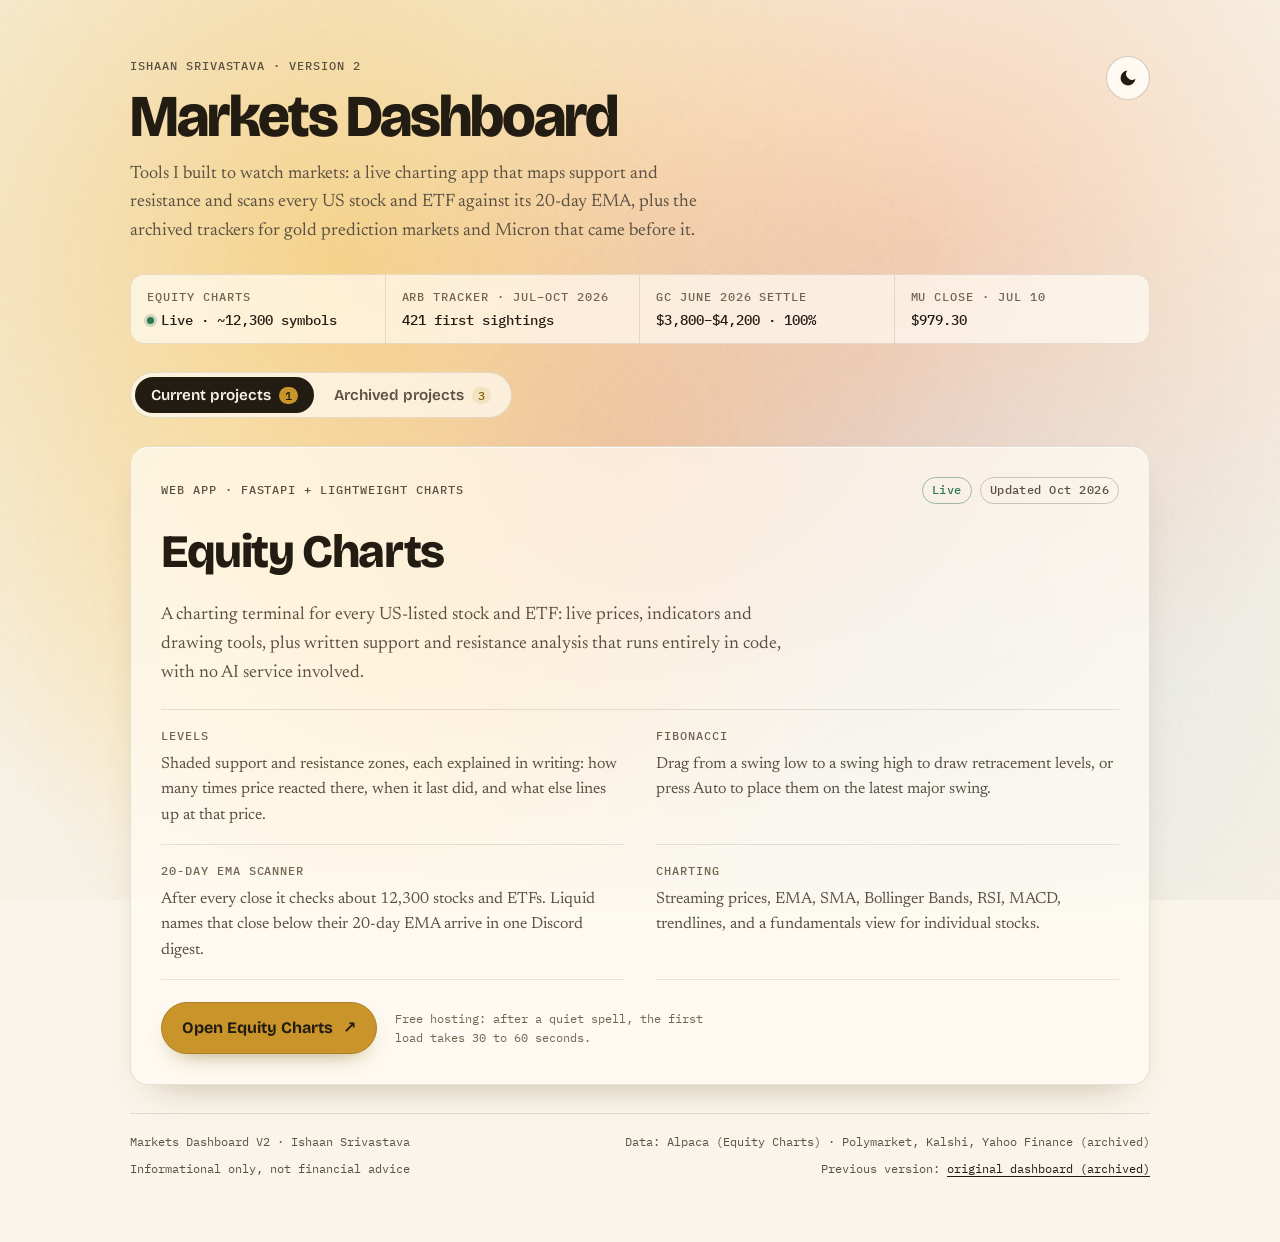
==== commit 7fab8b93: "Add a candlestick favicon Co-Authored-By: Claude Opus 5.5 <noreply@anthropic.com>" ====
--- a/docs/index.html
+++ b/docs/index.html
@@ -11,6 +11,7 @@
   <link rel="preconnect" href="https://fonts.gstatic.com" crossorigin>
   <link rel="stylesheet" href="https://fonts.googleapis.com/css2?family=Bricolage+Grotesque:opsz,wght@12..96,500..800&amp;family=IBM+Plex+Mono:wght@400;500;600&amp;family=Newsreader:ital,opsz,wght@0,6..72,400..600;1,6..72,400&amp;display=swap">
   <link rel="stylesheet" href="assets/theme.css">
+  <link rel="icon" href="assets/favicon.svg" type="image/svg+xml">
   <script src="https://cdn.plot.ly/plotly-4.1.1.min.js" charset="utf-8"></script>
 </head>
 <body>
--- a/docs/assets/theme.css
+++ b/docs/assets/theme.css
@@ -7,11 +7,11 @@
 :root {
   --page: #faf5ea;                       /* ivory ground */
   --card: #fffcf5;                       /* solid surface (hover labels) */
-  --glass: rgba(255, 252, 245, 0.72);
+  --glass: rgba(255, 252, 245, 0.7);
   --glass-strong: rgba(255, 252, 245, 0.9);
   --ink: #221c12;
   --ink-2: #5b5142;
-  --muted: #776b57;
+  --muted: #716552;
   --rule: rgba(60, 44, 18, 0.12);
   --rule-strong: rgba(60, 44, 18, 0.24);
   --gold: #c9952b;                       /* fills only: ink text sits on it */
@@ -22,11 +22,14 @@
   --shadow: 0 1px 0 rgba(255, 255, 255, 0.7) inset, 0 18px 40px -26px rgba(84, 58, 12, 0.45);
   --chart-grid: rgba(60, 44, 18, 0.1);
   --chart-axis: rgba(60, 44, 18, 0.3);
-  --glow-1: rgba(236, 184, 78, 0.6);     /* gold */
-  --glow-2: rgba(244, 158, 108, 0.42);   /* peach */
-  --glow-3: rgba(132, 166, 222, 0.34);   /* soft blue */
-  --glow-4: rgba(250, 216, 140, 0.55);   /* pale gold */
-  --glow-5: rgba(222, 140, 112, 0.3);    /* rose clay */
+  /* Glow clouds + cursor halo. Tuned so text keeps 4.5:1 even where two
+     clouds overlap under the halo (checked numerically, both themes). */
+  --glow-1: rgba(242, 190, 82, 0.62);    /* gold */
+  --glow-2: rgba(248, 166, 116, 0.46);   /* peach */
+  --glow-3: rgba(150, 182, 232, 0.24);   /* soft blue */
+  --glow-4: rgba(252, 220, 150, 0.6);    /* pale gold */
+  --glow-5: rgba(232, 154, 126, 0.34);   /* rose clay */
+  --glow-halo: rgba(255, 202, 76, 0.55); /* follows the cursor */
   --grain: 0.55;
   /* chart series: validated categorical order (dataviz), light steps */
   --series-1: #2a78d6; --series-2: #eb6834; --series-3: #1baf7a; --series-4: #eda100;
@@ -64,11 +67,12 @@
     --shadow: 0 1px 0 rgba(255, 255, 255, 0.04) inset, 0 20px 44px -28px rgba(0, 0, 0, 0.9);
     --chart-grid: rgba(243, 235, 218, 0.08);
     --chart-axis: rgba(243, 235, 218, 0.24);
-    --glow-1: rgba(214, 150, 44, 0.34);
-    --glow-2: rgba(168, 84, 40, 0.3);
+    --glow-1: rgba(214, 150, 44, 0.26);
+    --glow-2: rgba(168, 84, 40, 0.28);
     --glow-3: rgba(58, 82, 160, 0.28);
-    --glow-4: rgba(232, 182, 90, 0.18);
+    --glow-4: rgba(232, 182, 90, 0.16);
     --glow-5: rgba(130, 56, 76, 0.24);
+    --glow-halo: rgba(226, 160, 60, 0.13);
     --grain: 0.35;
     --series-1: #3987e5; --series-2: #d95926; --series-3: #199e70; --series-4: #c98500;
     --series-5: #d55181; --series-6: #008300; --series-7: #9085e9; --series-8: #e66767;
@@ -94,11 +98,12 @@
   --shadow: 0 1px 0 rgba(255, 255, 255, 0.04) inset, 0 20px 44px -28px rgba(0, 0, 0, 0.9);
   --chart-grid: rgba(243, 235, 218, 0.08);
   --chart-axis: rgba(243, 235, 218, 0.24);
-  --glow-1: rgba(214, 150, 44, 0.34);
-  --glow-2: rgba(168, 84, 40, 0.3);
+  --glow-1: rgba(214, 150, 44, 0.26);
+  --glow-2: rgba(168, 84, 40, 0.28);
   --glow-3: rgba(58, 82, 160, 0.28);
-  --glow-4: rgba(232, 182, 90, 0.18);
+  --glow-4: rgba(232, 182, 90, 0.16);
   --glow-5: rgba(130, 56, 76, 0.24);
+  --glow-halo: rgba(226, 160, 60, 0.13);
   --grain: 0.35;
   --series-1: #3987e5; --series-2: #d95926; --series-3: #199e70; --series-4: #c98500;
   --series-5: #d55181; --series-6: #008300; --series-7: #9085e9; --series-8: #e66767;
@@ -165,6 +170,8 @@
   text-transform: uppercase;
   color: var(--muted);
 }
+/* The eyebrow sits on the bare (moving) background, not on a card. */
+.eyebrow { color: var(--ink-2); }
 h1, h2, h3 {
   font-family: var(--font-display);
   color: var(--ink);
@@ -429,9 +436,9 @@
   border-top: 1px solid var(--rule);
   font-family: var(--font-mono);
   font-size: 0.75rem;
-  color: var(--muted);
-}
-.footer a { color: var(--ink-2); }
+  color: var(--ink-2);
+}
+.footer a { color: var(--ink); }
 
 @media (max-width: 560px) {
   .masthead { grid-template-columns: 1fr auto; }
